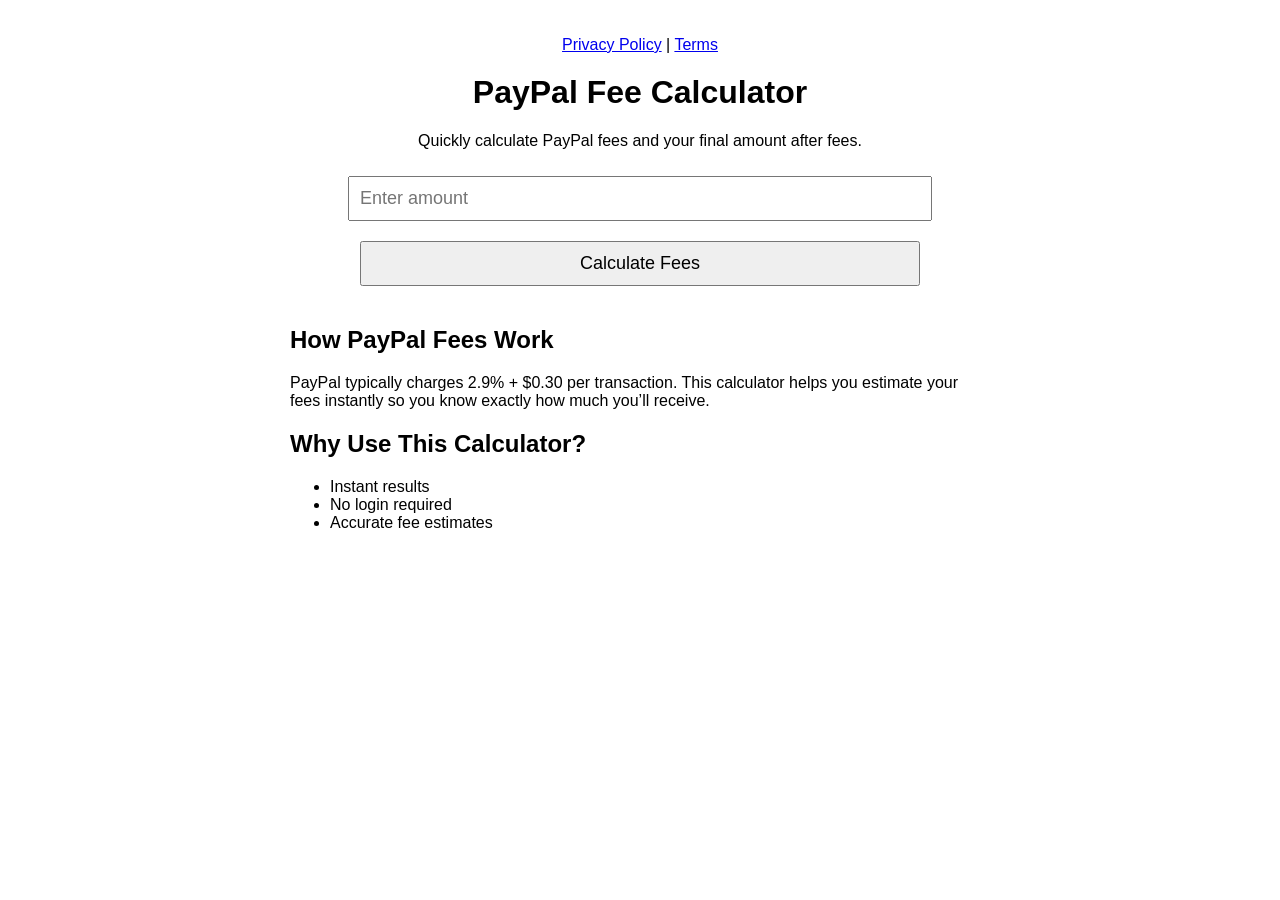
==== index.html @ 058a6676 "Update index.html" ====
<!DOCTYPE html>
<html>
<head>
  <meta charset="UTF-8">
  <title>PayPal Fee Calculator - Free & Instant</title>

  <style>
    body {
      font-family: Arial;
      max-width: 700px;
      margin: auto;
      padding: 20px;
      text-align: center;
    }
    input, button {
      font-size: 18px;
      padding: 10px;
      margin: 10px;
      width: 80%;
    }
    h1 {
      margin-top: 20px;
    }
    .box {
      margin-top: 30px;
      text-align: left;
    }
  </style>
</head>
<p>
<a href="privacy.html">Privacy Policy</a> |
<a href="terms.html">Terms</a>
</p><body>

<h1>PayPal Fee Calculator</h1>

<p>Quickly calculate PayPal fees and your final amount after fees.</p>

<input type="number" id="amount" placeholder="Enter amount">

<button onclick="calcFee()">Calculate Fees</button>

<h3 id="result"></h3>

<div class="box">
<h2>How PayPal Fees Work</h2>
<p>PayPal typically charges 2.9% + $0.30 per transaction. This calculator helps you estimate your fees instantly so you know exactly how much you’ll receive.</p>

<h2>Why Use This Calculator?</h2>
<ul>
<li>Instant results</li>
<li>No login required</li>
<li>Accurate fee estimates</li>
</ul>
</div>

<script>
function calcFee() {
  var amt = parseFloat(document.getElementById('amount').value);
  if (isNaN(amt)) {
    document.getElementById('result').innerHTML = "Enter a valid amount";
    return;
  }
  var fee = (amt * 0.029 + 0.30).toFixed(2);
  var final = (amt - fee).toFixed(2);
  document.getElementById('result').innerHTML =
    "Fee: $" + fee + " | You Receive: $" + final;
}
</script>

</body>
</html>
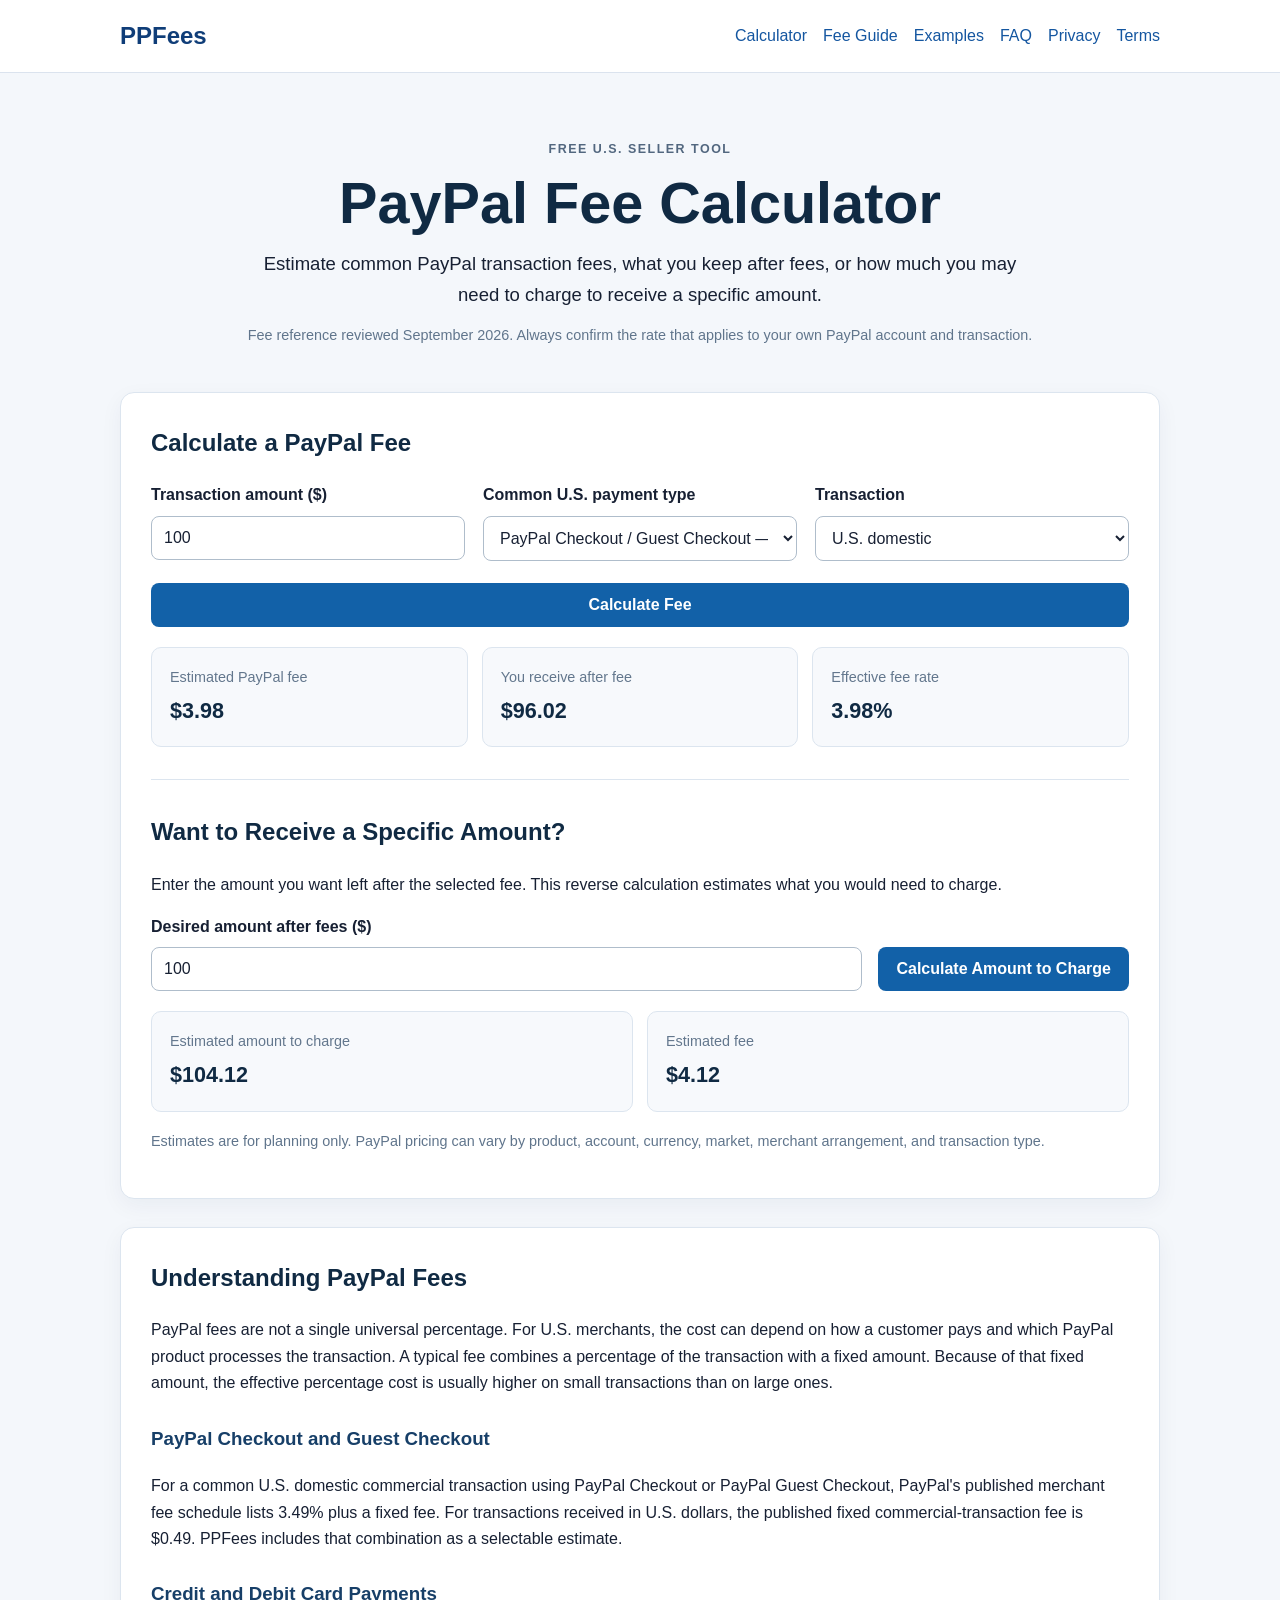
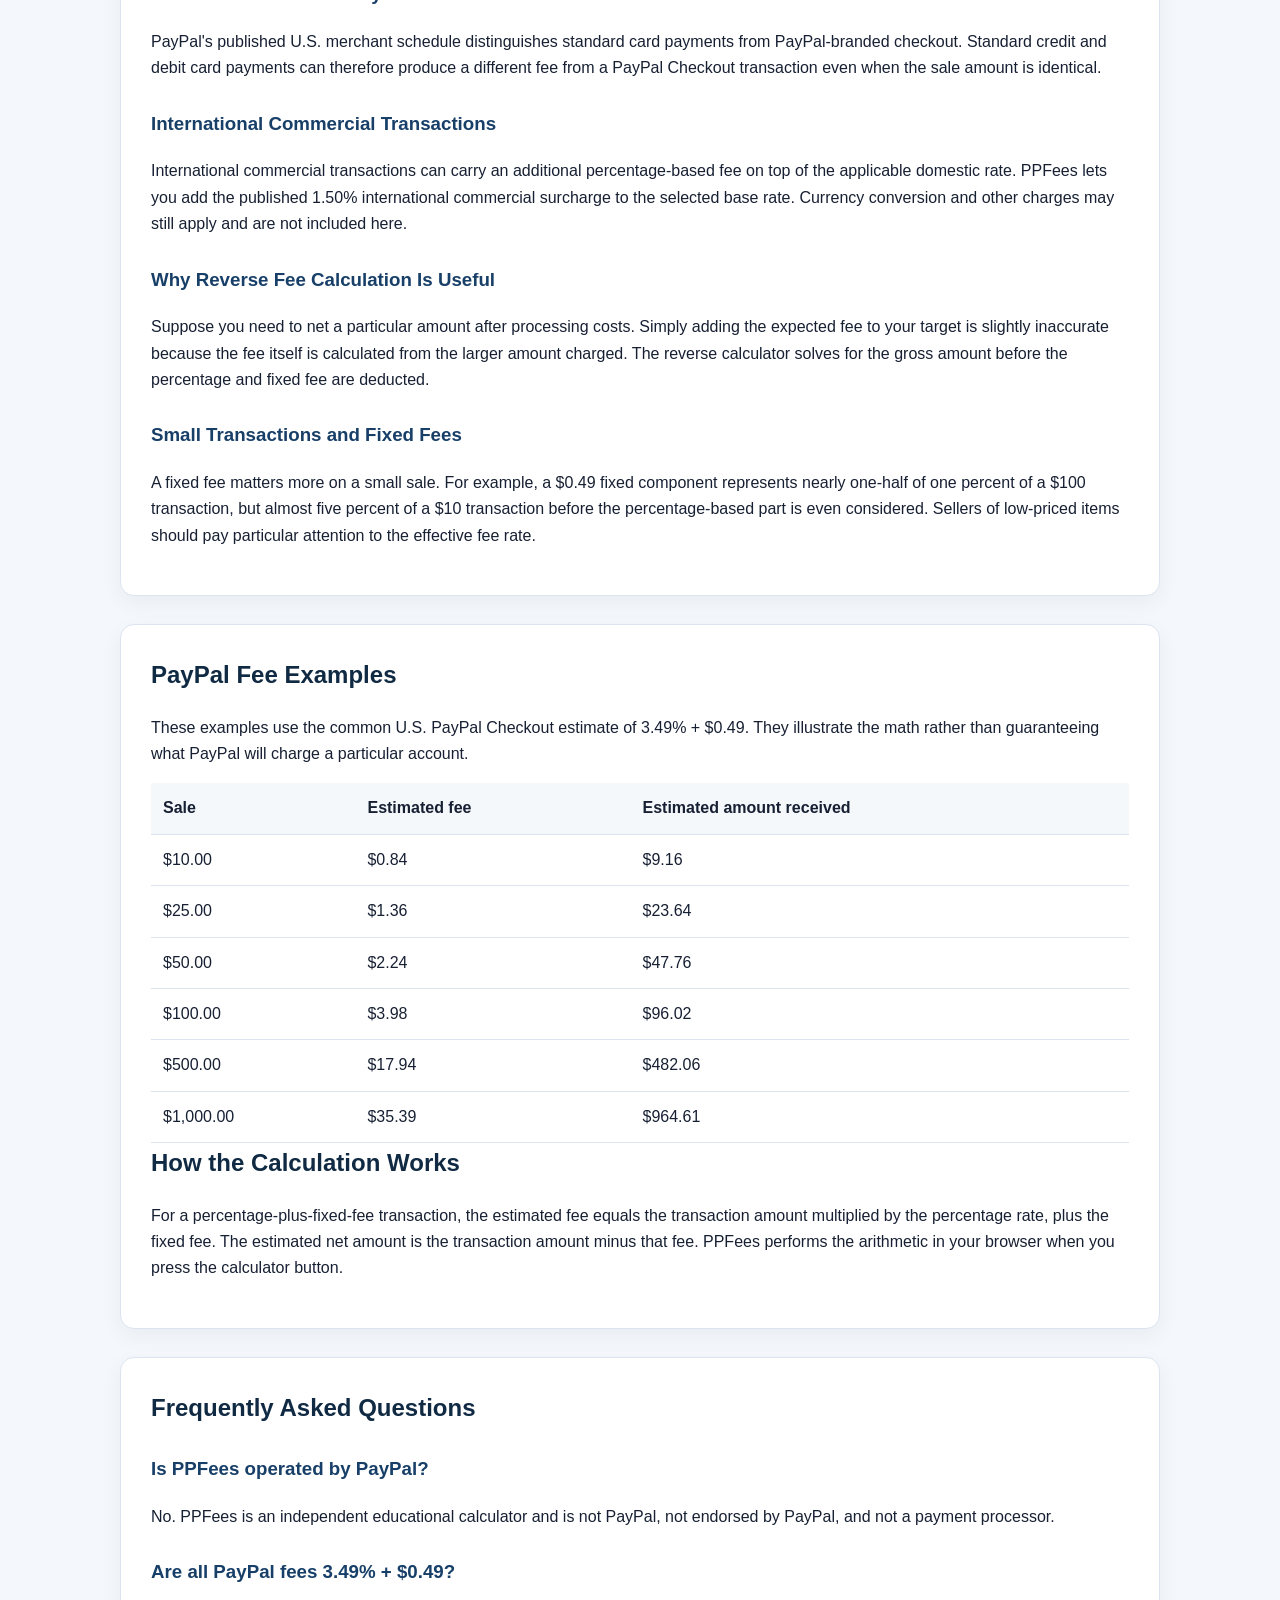
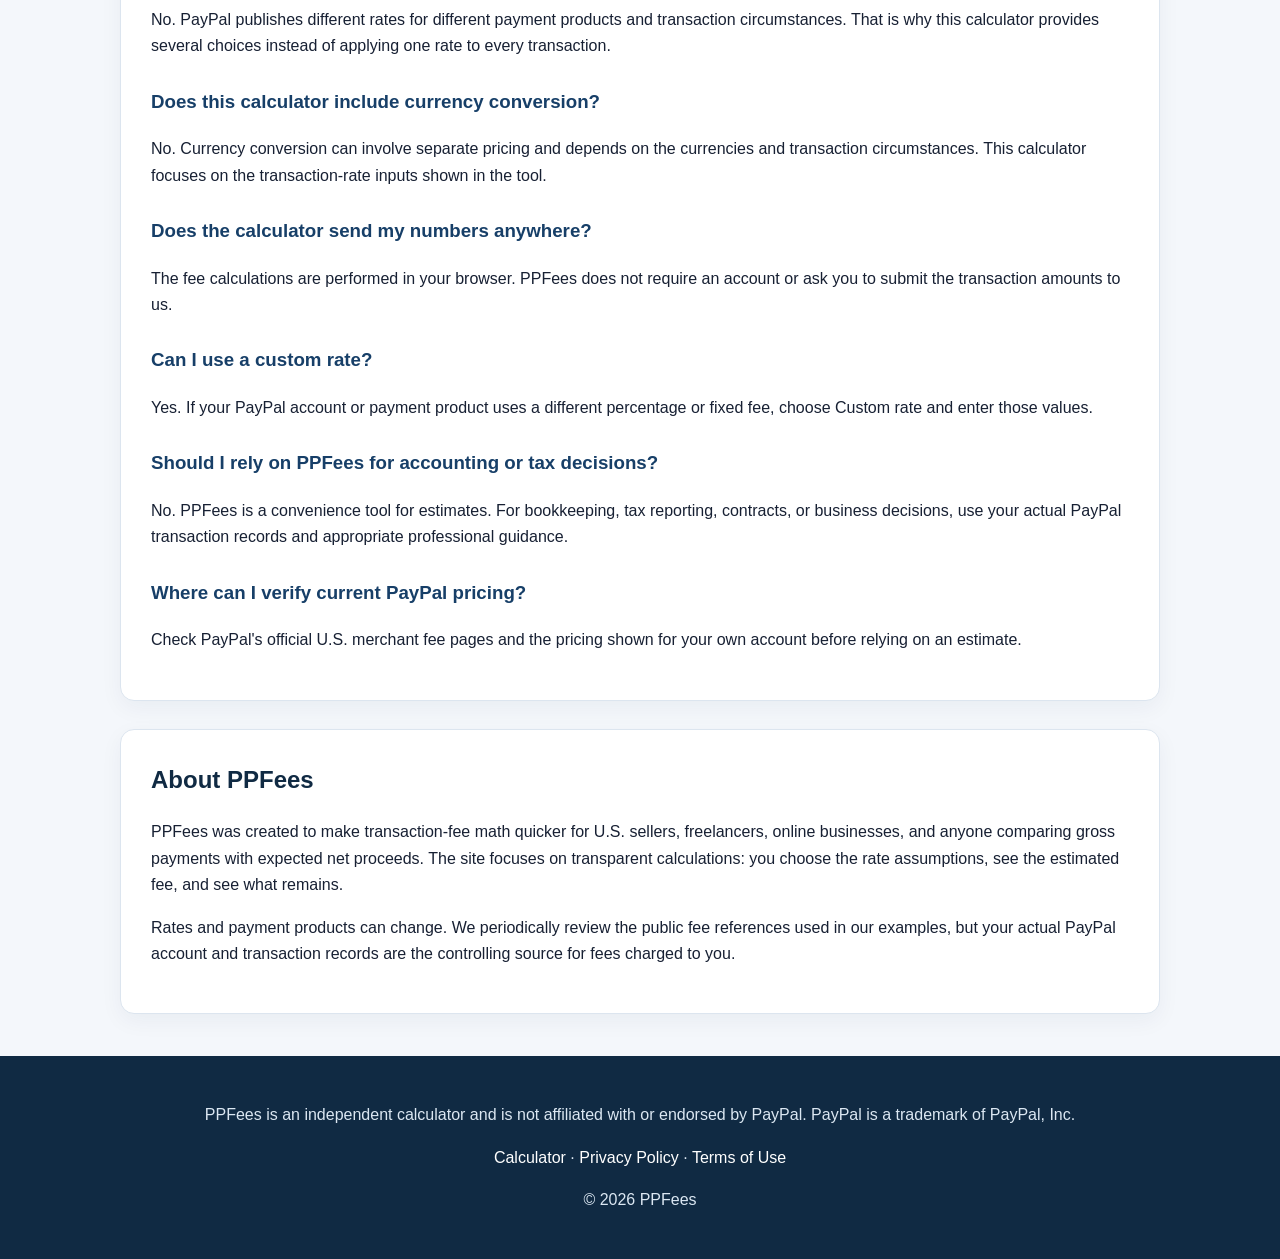
==== commit 8010857b: "Add files via upload" ====
--- a/index.html
+++ b/index.html
@@ -1,72 +1,162 @@
-<!DOCTYPE html>
-<html>
+<!doctype html>
+<html lang="en">
 <head>
-  <meta charset="UTF-8">
-  <title>PayPal Fee Calculator - Free & Instant</title>
+<meta charset="utf-8">
+<meta name="viewport" content="width=device-width,initial-scale=1">
+<title>PayPal Fee Calculator for U.S. Sellers | PPFees</title>
+<meta name="description" content="Free PayPal fee calculator for U.S. sellers. Estimate PayPal Checkout, cards, Pay Later, QR code and international commercial transaction fees, plus the amount to charge to receive a target net amount.">
+<link rel="stylesheet" href="style.css">
+</head>
+<body>
+<header>
+<div class="wrap top">
+<a class="brand" href="index.html">PPFees</a>
+<nav><a href="#calculator">Calculator</a><a href="#guide">Fee Guide</a><a href="#examples">Examples</a><a href="#faq">FAQ</a><a href="privacy.html">Privacy</a><a href="terms.html">Terms</a></nav>
+</div>
+</header>
 
-  <style>
-    body {
-      font-family: Arial;
-      max-width: 700px;
-      margin: auto;
-      padding: 20px;
-      text-align: center;
-    }
-    input, button {
-      font-size: 18px;
-      padding: 10px;
-      margin: 10px;
-      width: 80%;
-    }
-    h1 {
-      margin-top: 20px;
-    }
-    .box {
-      margin-top: 30px;
-      text-align: left;
-    }
-  </style>
-</head>
-<p>
-<a href="privacy.html">Privacy Policy</a> |
-<a href="terms.html">Terms</a>
-</p><body>
+<main class="wrap">
+<section class="hero">
+<p class="eyebrow">FREE U.S. SELLER TOOL</p>
+<h1>PayPal Fee Calculator</h1>
+<p class="lead">Estimate common PayPal transaction fees, what you keep after fees, or how much you may need to charge to receive a specific amount.</p>
+<p class="updated">Fee reference reviewed September 2026. Always confirm the rate that applies to your own PayPal account and transaction.</p>
+</section>
 
-<h1>PayPal Fee Calculator</h1>
-
-<p>Quickly calculate PayPal fees and your final amount after fees.</p>
-
-<input type="number" id="amount" placeholder="Enter amount">
-
-<button onclick="calcFee()">Calculate Fees</button>
-
-<h3 id="result"></h3>
-
-<div class="box">
-<h2>How PayPal Fees Work</h2>
-<p>PayPal typically charges 2.9% + $0.30 per transaction. This calculator helps you estimate your fees instantly so you know exactly how much you’ll receive.</p>
-
-<h2>Why Use This Calculator?</h2>
-<ul>
-<li>Instant results</li>
-<li>No login required</li>
-<li>Accurate fee estimates</li>
-</ul>
+<section class="card" id="calculator">
+<h2>Calculate a PayPal Fee</h2>
+<div class="grid">
+<label>Transaction amount ($)
+<input id="amount" type="number" min="0" step="0.01" value="100">
+</label>
+<label>Common U.S. payment type
+<select id="feeType">
+<option value="3.49|0.49">PayPal Checkout / Guest Checkout — 3.49% + $0.49</option>
+<option value="2.99|0.49">Standard credit/debit card — 2.99% + $0.49</option>
+<option value="4.99|0.49">PayPal Pay Later — 4.99% + $0.49</option>
+<option value="2.29|0.09">QR code — 2.29% + $0.09</option>
+<option value="2.99|0">Goods & Services — 2.99%</option>
+<option value="custom">Custom rate</option>
+</select>
+</label>
+<label>Transaction
+<select id="international">
+<option value="0">U.S. domestic</option>
+<option value="1.5">International commercial (+1.50%)</option>
+</select>
+</label>
 </div>
 
-<script>
-function calcFee() {
-  var amt = parseFloat(document.getElementById('amount').value);
-  if (isNaN(amt)) {
-    document.getElementById('result').innerHTML = "Enter a valid amount";
-    return;
-  }
-  var fee = (amt * 0.029 + 0.30).toFixed(2);
-  var final = (amt - fee).toFixed(2);
-  document.getElementById('result').innerHTML =
-    "Fee: $" + fee + " | You Receive: $" + final;
-}
-</script>
+<div id="customBox" class="grid custom hidden">
+<label>Custom percentage (%)
+<input id="customPercent" type="number" min="0" step="0.01" value="3.49">
+</label>
+<label>Custom fixed fee ($)
+<input id="customFixed" type="number" min="0" step="0.01" value="0.49">
+</label>
+</div>
 
-</body>
-</html>
+<button id="calculate">Calculate Fee</button>
+<div class="results">
+<div><span>Estimated PayPal fee</span><strong id="fee">$0.00</strong></div>
+<div><span>You receive after fee</span><strong id="net">$0.00</strong></div>
+<div><span>Effective fee rate</span><strong id="effective">0.00%</strong></div>
+</div>
+
+<hr>
+<h2>Want to Receive a Specific Amount?</h2>
+<p>Enter the amount you want left after the selected fee. This reverse calculation estimates what you would need to charge.</p>
+<div class="reverse">
+<label>Desired amount after fees ($)
+<input id="desired" type="number" min="0" step="0.01" value="100">
+</label>
+<button id="reverseCalculate">Calculate Amount to Charge</button>
+</div>
+<div class="results two">
+<div><span>Estimated amount to charge</span><strong id="charge">$0.00</strong></div>
+<div><span>Estimated fee</span><strong id="reverseFee">$0.00</strong></div>
+</div>
+<p class="note">Estimates are for planning only. PayPal pricing can vary by product, account, currency, market, merchant arrangement, and transaction type.</p>
+</section>
+
+<section class="content" id="guide">
+<h2>Understanding PayPal Fees</h2>
+<p>PayPal fees are not a single universal percentage. For U.S. merchants, the cost can depend on how a customer pays and which PayPal product processes the transaction. A typical fee combines a percentage of the transaction with a fixed amount. Because of that fixed amount, the effective percentage cost is usually higher on small transactions than on large ones.</p>
+
+<h3>PayPal Checkout and Guest Checkout</h3>
+<p>For a common U.S. domestic commercial transaction using PayPal Checkout or PayPal Guest Checkout, PayPal's published merchant fee schedule lists 3.49% plus a fixed fee. For transactions received in U.S. dollars, the published fixed commercial-transaction fee is $0.49. PPFees includes that combination as a selectable estimate.</p>
+
+<h3>Credit and Debit Card Payments</h3>
+<p>PayPal's published U.S. merchant schedule distinguishes standard card payments from PayPal-branded checkout. Standard credit and debit card payments can therefore produce a different fee from a PayPal Checkout transaction even when the sale amount is identical.</p>
+
+<h3>International Commercial Transactions</h3>
+<p>International commercial transactions can carry an additional percentage-based fee on top of the applicable domestic rate. PPFees lets you add the published 1.50% international commercial surcharge to the selected base rate. Currency conversion and other charges may still apply and are not included here.</p>
+
+<h3>Why Reverse Fee Calculation Is Useful</h3>
+<p>Suppose you need to net a particular amount after processing costs. Simply adding the expected fee to your target is slightly inaccurate because the fee itself is calculated from the larger amount charged. The reverse calculator solves for the gross amount before the percentage and fixed fee are deducted.</p>
+
+<h3>Small Transactions and Fixed Fees</h3>
+<p>A fixed fee matters more on a small sale. For example, a $0.49 fixed component represents nearly one-half of one percent of a $100 transaction, but almost five percent of a $10 transaction before the percentage-based part is even considered. Sellers of low-priced items should pay particular attention to the effective fee rate.</p>
+</section>
+
+<section class="content" id="examples">
+<h2>PayPal Fee Examples</h2>
+<p>These examples use the common U.S. PayPal Checkout estimate of 3.49% + $0.49. They illustrate the math rather than guaranteeing what PayPal will charge a particular account.</p>
+<div class="tablewrap">
+<table>
+<thead><tr><th>Sale</th><th>Estimated fee</th><th>Estimated amount received</th></tr></thead>
+<tbody>
+<tr><td>$10.00</td><td>$0.84</td><td>$9.16</td></tr>
+<tr><td>$25.00</td><td>$1.36</td><td>$23.64</td></tr>
+<tr><td>$50.00</td><td>$2.24</td><td>$47.76</td></tr>
+<tr><td>$100.00</td><td>$3.98</td><td>$96.02</td></tr>
+<tr><td>$500.00</td><td>$17.94</td><td>$482.06</td></tr>
+<tr><td>$1,000.00</td><td>$35.39</td><td>$964.61</td></tr>
+</tbody>
+</table>
+</div>
+
+<h2>How the Calculation Works</h2>
+<p>For a percentage-plus-fixed-fee transaction, the estimated fee equals the transaction amount multiplied by the percentage rate, plus the fixed fee. The estimated net amount is the transaction amount minus that fee. PPFees performs the arithmetic in your browser when you press the calculator button.</p>
+</section>
+
+<section class="content" id="faq">
+<h2>Frequently Asked Questions</h2>
+<h3>Is PPFees operated by PayPal?</h3>
+<p>No. PPFees is an independent educational calculator and is not PayPal, not endorsed by PayPal, and not a payment processor.</p>
+
+<h3>Are all PayPal fees 3.49% + $0.49?</h3>
+<p>No. PayPal publishes different rates for different payment products and transaction circumstances. That is why this calculator provides several choices instead of applying one rate to every transaction.</p>
+
+<h3>Does this calculator include currency conversion?</h3>
+<p>No. Currency conversion can involve separate pricing and depends on the currencies and transaction circumstances. This calculator focuses on the transaction-rate inputs shown in the tool.</p>
+
+<h3>Does the calculator send my numbers anywhere?</h3>
+<p>The fee calculations are performed in your browser. PPFees does not require an account or ask you to submit the transaction amounts to us.</p>
+
+<h3>Can I use a custom rate?</h3>
+<p>Yes. If your PayPal account or payment product uses a different percentage or fixed fee, choose Custom rate and enter those values.</p>
+
+<h3>Should I rely on PPFees for accounting or tax decisions?</h3>
+<p>No. PPFees is a convenience tool for estimates. For bookkeeping, tax reporting, contracts, or business decisions, use your actual PayPal transaction records and appropriate professional guidance.</p>
+
+<h3>Where can I verify current PayPal pricing?</h3>
+<p>Check PayPal's official U.S. merchant fee pages and the pricing shown for your own account before relying on an estimate.</p>
+</section>
+
+<section class="content">
+<h2>About PPFees</h2>
+<p>PPFees was created to make transaction-fee math quicker for U.S. sellers, freelancers, online businesses, and anyone comparing gross payments with expected net proceeds. The site focuses on transparent calculations: you choose the rate assumptions, see the estimated fee, and see what remains.</p>
+<p>Rates and payment products can change. We periodically review the public fee references used in our examples, but your actual PayPal account and transaction records are the controlling source for fees charged to you.</p>
+</section>
+</main>
+
+<footer>
+<div class="wrap">
+<p>PPFees is an independent calculator and is not affiliated with or endorsed by PayPal. PayPal is a trademark of PayPal, Inc.</p>
+<p><a href="index.html">Calculator</a> · <a href="privacy.html">Privacy Policy</a> · <a href="terms.html">Terms of Use</a></p>
+<p>© <span id="year"></span> PPFees</p>
+</div>
+</footer>
+<script src="script.js"></script>
+</body></html>
--- a/style.css
+++ b/style.css
@@ -0,0 +1 @@
+*{box-sizing:border-box}html{scroll-behavior:smooth}body{margin:0;font-family:Arial,Helvetica,sans-serif;background:#f4f7fb;color:#172033;line-height:1.65}.wrap{width:min(1040px,92%);margin:auto}header{background:#fff;border-bottom:1px solid #dbe3ee;position:sticky;top:0;z-index:5}.top{display:flex;align-items:center;justify-content:space-between;gap:20px;padding:16px 0}.brand{font-size:1.5rem;font-weight:800;color:#0f3d78;text-decoration:none}nav{display:flex;gap:16px;flex-wrap:wrap}a{color:#1456a0;text-decoration:none}a:hover{text-decoration:underline}.hero{text-align:center;padding:54px 0 30px}.eyebrow{font-size:.78rem;font-weight:800;letter-spacing:.12em;color:#52677f}.hero h1{font-size:clamp(2.2rem,6vw,3.6rem);line-height:1.1;margin:6px 0 14px;color:#102a43}.lead{font-size:1.16rem;max-width:760px;margin:0 auto}.updated{font-size:.9rem;color:#60758c;margin-top:13px}.card,.content{background:#fff;border:1px solid #dce5ef;border-radius:14px;padding:30px;margin-bottom:28px;box-shadow:0 7px 22px rgba(20,45,75,.05)}h2{color:#102a43;margin-top:0}h3{color:#173f68;margin-top:27px}.grid{display:grid;grid-template-columns:repeat(3,1fr);gap:18px}.custom{grid-template-columns:1fr 1fr;margin-top:18px}.hidden{display:none}label{font-weight:700}input,select{width:100%;margin-top:7px;padding:12px;border:1px solid #afbdcb;border-radius:8px;background:#fff;font-size:1rem;color:#172033}button{padding:13px 18px;border:0;border-radius:8px;background:#1261a8;color:#fff;font-size:1rem;font-weight:800;cursor:pointer}#calculate{width:100%;margin-top:22px}.reverse{display:grid;grid-template-columns:1fr auto;gap:16px;align-items:end}.results{display:grid;grid-template-columns:repeat(3,1fr);gap:14px;margin-top:20px}.results.two{grid-template-columns:1fr 1fr}.results div{background:#f7f9fc;border:1px solid #dce5ef;border-radius:10px;padding:18px}.results span{display:block;color:#63778d;font-size:.9rem}.results strong{display:block;font-size:1.35rem;margin-top:3px;color:#102a43}hr{border:0;border-top:1px solid #dce5ef;margin:32px 0}.note{font-size:.9rem;color:#60758c;margin-top:18px}.tablewrap{overflow-x:auto}table{width:100%;border-collapse:collapse}th,td{text-align:left;padding:12px;border-bottom:1px solid #dce5ef}th{background:#f5f8fb}footer{background:#102a43;color:#dbe7f2;padding:30px 0;text-align:center;margin-top:42px}footer a{color:#fff}@media(max-width:760px){header{position:static}.top{align-items:flex-start;flex-direction:column}.grid,.custom,.results,.results.two,.reverse{grid-template-columns:1fr}.card,.content{padding:21px}}.back{display:inline-block;margin-top:24px;padding:11px 18px;background:#1261a8;color:#fff;border-radius:8px;font-weight:800}.back:hover{text-decoration:none}
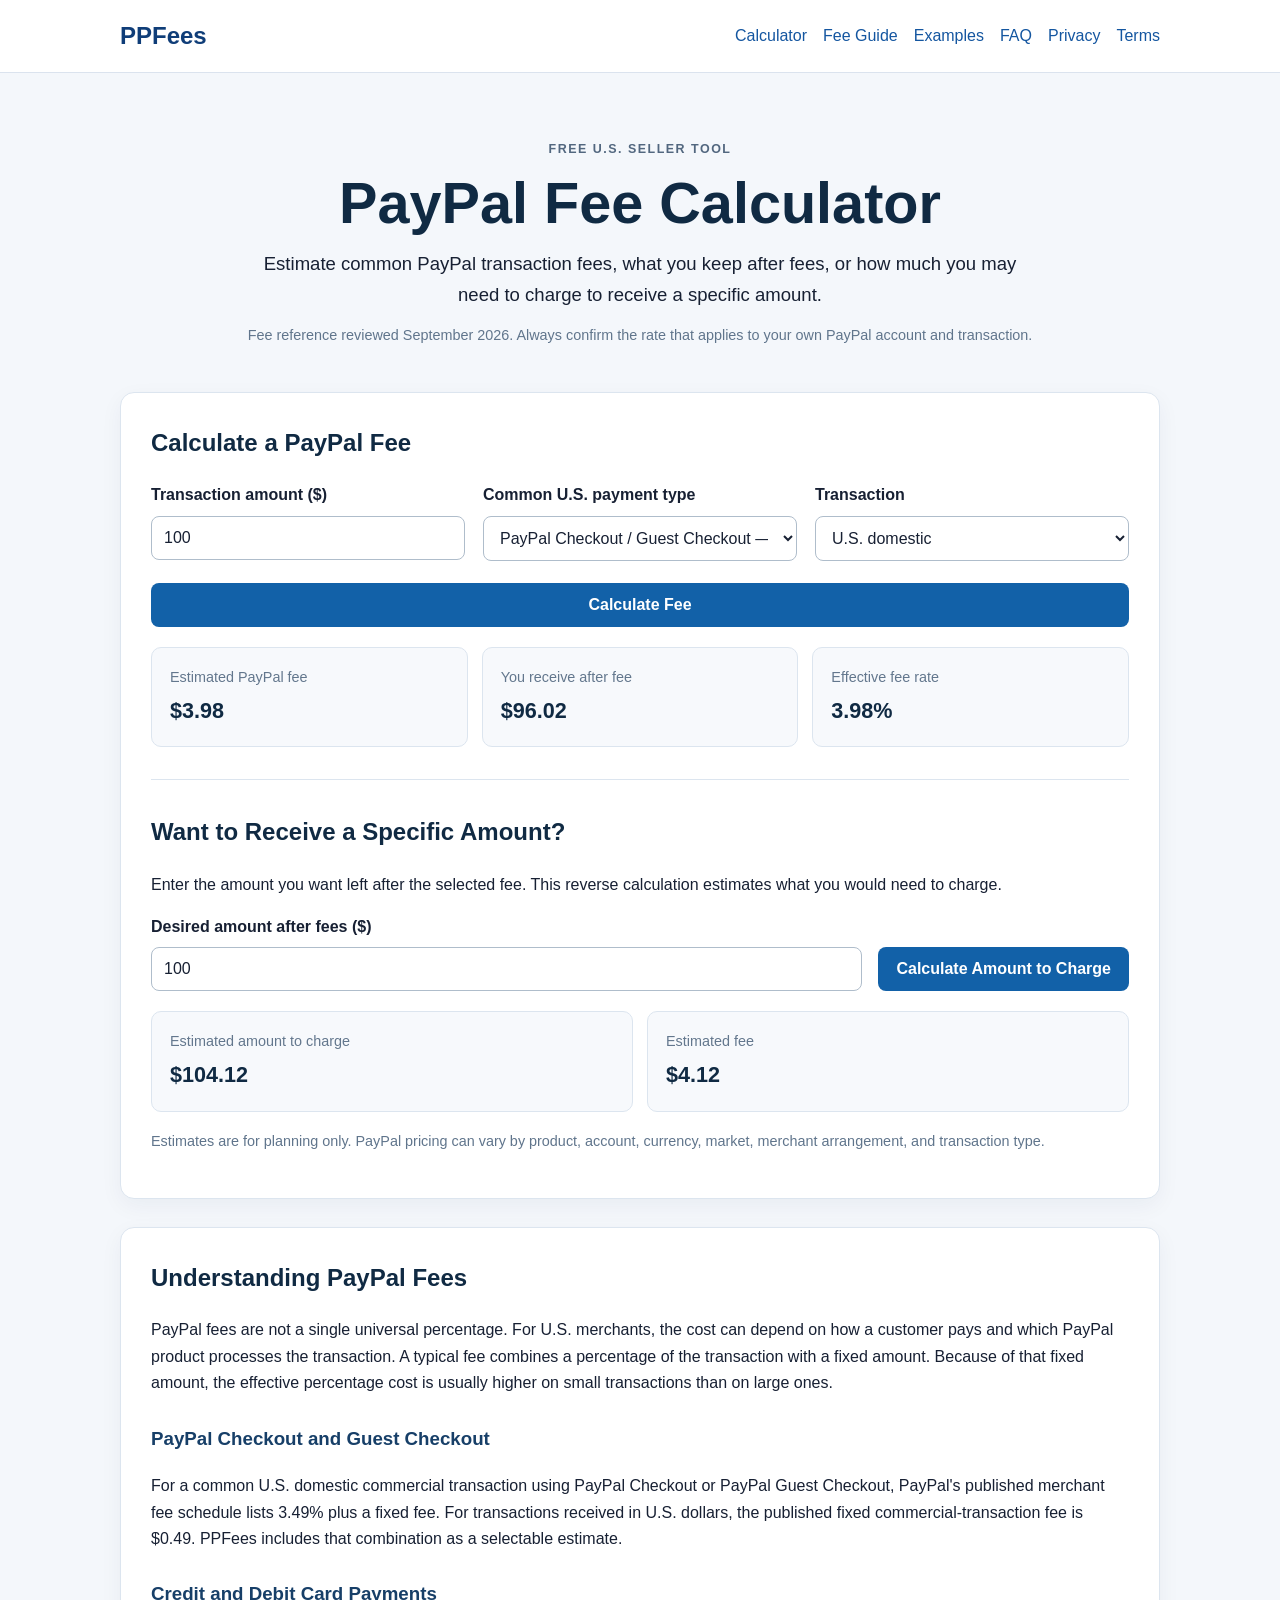
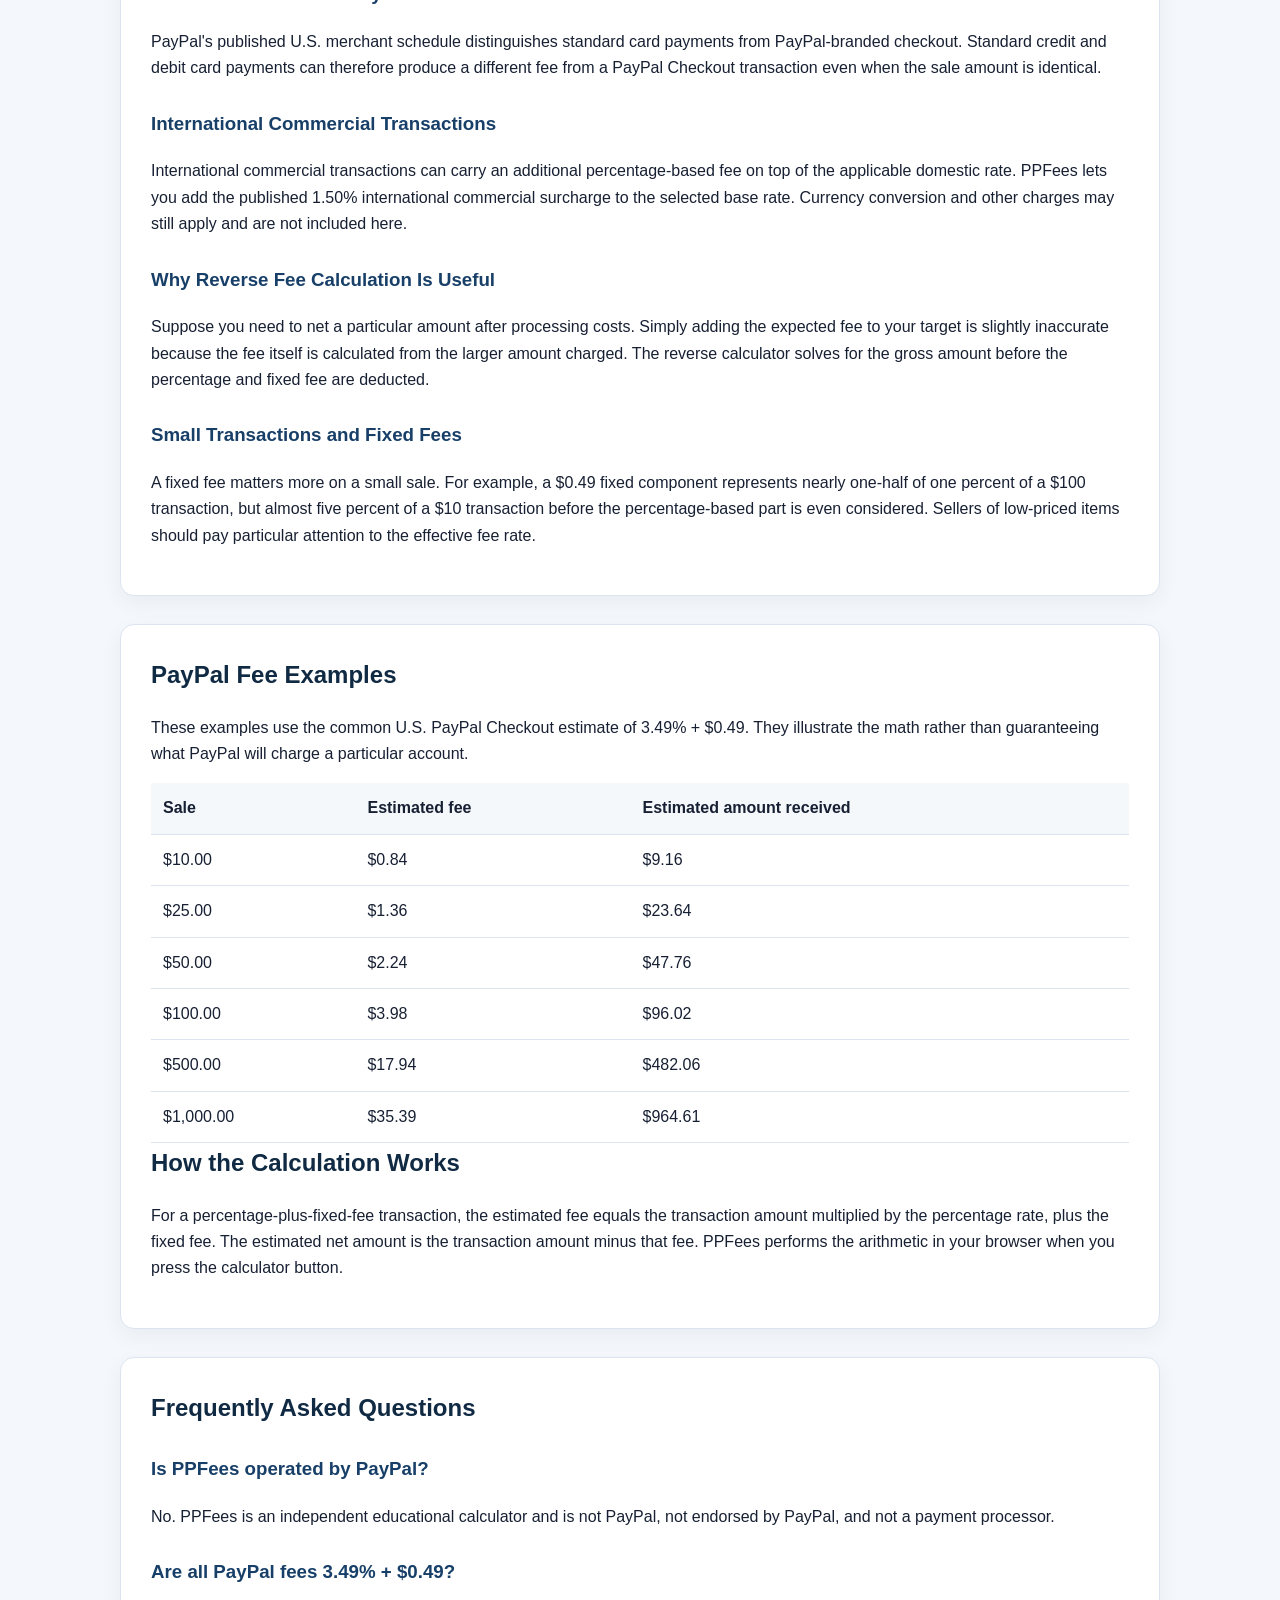
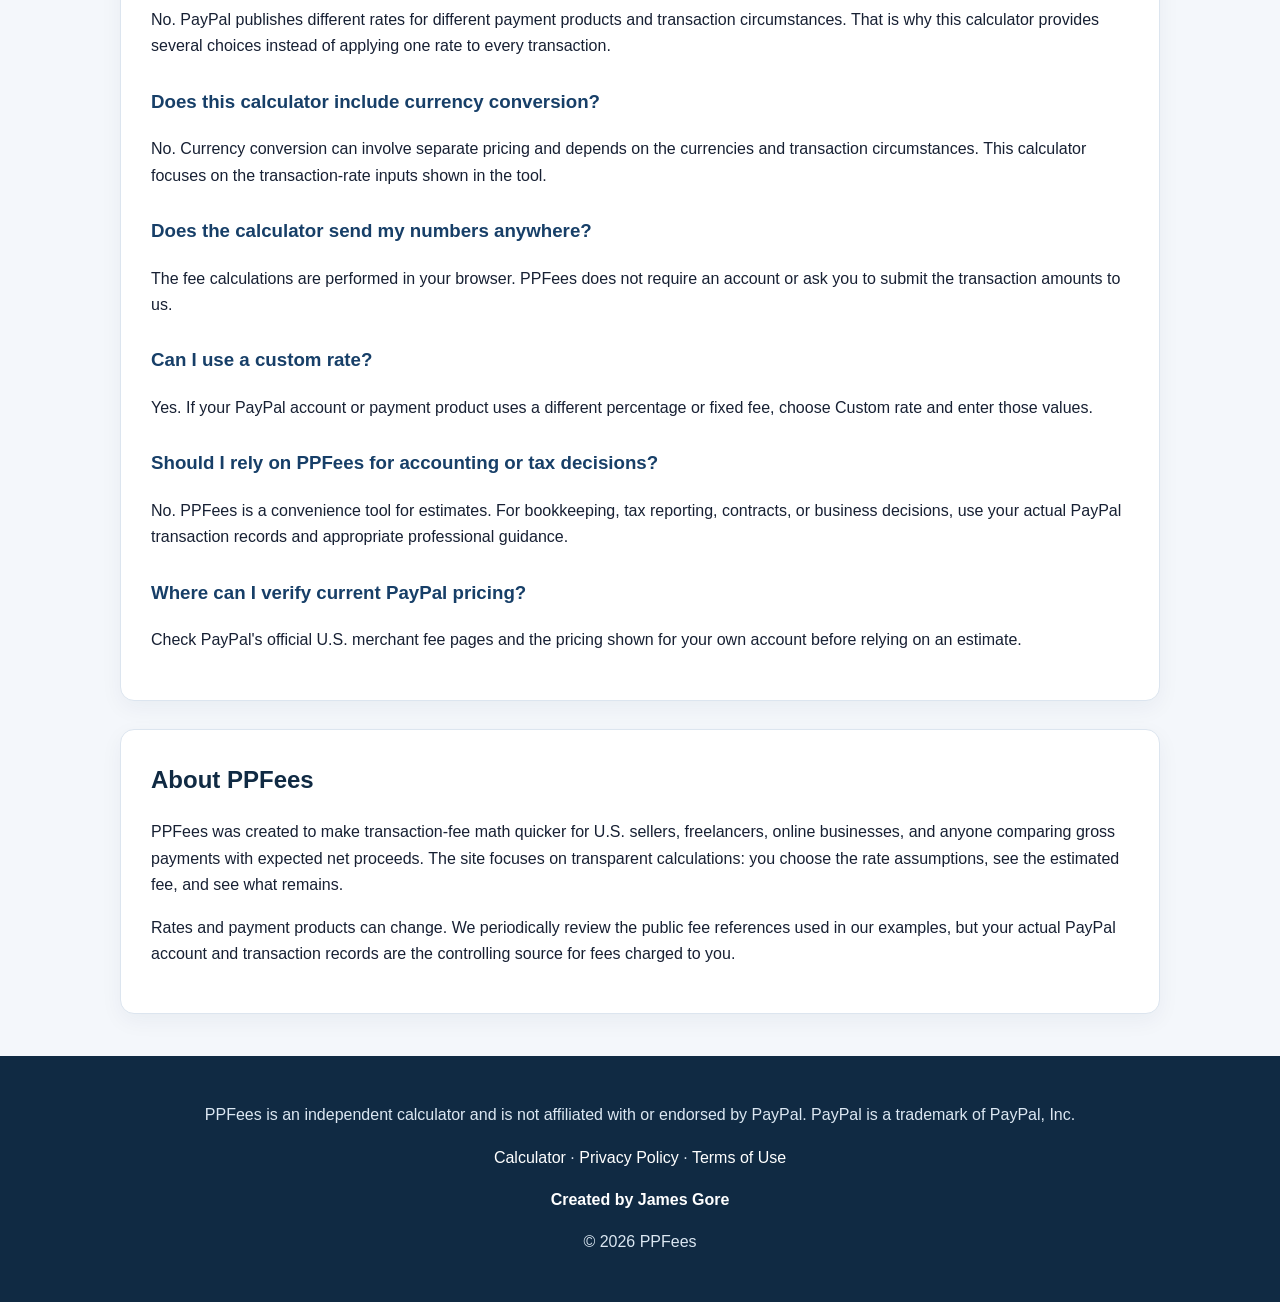
==== commit 80226025: "Add files via upload" ====
--- a/index.html
+++ b/index.html
@@ -155,7 +155,7 @@
 <div class="wrap">
 <p>PPFees is an independent calculator and is not affiliated with or endorsed by PayPal. PayPal is a trademark of PayPal, Inc.</p>
 <p><a href="index.html">Calculator</a> · <a href="privacy.html">Privacy Policy</a> · <a href="terms.html">Terms of Use</a></p>
-<p>© <span id="year"></span> PPFees</p>
+<p class="creator">Created by James Gore</p><p>© <span id="year"></span> PPFees</p>
 </div>
 </footer>
 <script src="script.js"></script>
--- a/style.css
+++ b/style.css
@@ -1 +1,2 @@
-*{box-sizing:border-box}html{scroll-behavior:smooth}body{margin:0;font-family:Arial,Helvetica,sans-serif;background:#f4f7fb;color:#172033;line-height:1.65}.wrap{width:min(1040px,92%);margin:auto}header{background:#fff;border-bottom:1px solid #dbe3ee;position:sticky;top:0;z-index:5}.top{display:flex;align-items:center;justify-content:space-between;gap:20px;padding:16px 0}.brand{font-size:1.5rem;font-weight:800;color:#0f3d78;text-decoration:none}nav{display:flex;gap:16px;flex-wrap:wrap}a{color:#1456a0;text-decoration:none}a:hover{text-decoration:underline}.hero{text-align:center;padding:54px 0 30px}.eyebrow{font-size:.78rem;font-weight:800;letter-spacing:.12em;color:#52677f}.hero h1{font-size:clamp(2.2rem,6vw,3.6rem);line-height:1.1;margin:6px 0 14px;color:#102a43}.lead{font-size:1.16rem;max-width:760px;margin:0 auto}.updated{font-size:.9rem;color:#60758c;margin-top:13px}.card,.content{background:#fff;border:1px solid #dce5ef;border-radius:14px;padding:30px;margin-bottom:28px;box-shadow:0 7px 22px rgba(20,45,75,.05)}h2{color:#102a43;margin-top:0}h3{color:#173f68;margin-top:27px}.grid{display:grid;grid-template-columns:repeat(3,1fr);gap:18px}.custom{grid-template-columns:1fr 1fr;margin-top:18px}.hidden{display:none}label{font-weight:700}input,select{width:100%;margin-top:7px;padding:12px;border:1px solid #afbdcb;border-radius:8px;background:#fff;font-size:1rem;color:#172033}button{padding:13px 18px;border:0;border-radius:8px;background:#1261a8;color:#fff;font-size:1rem;font-weight:800;cursor:pointer}#calculate{width:100%;margin-top:22px}.reverse{display:grid;grid-template-columns:1fr auto;gap:16px;align-items:end}.results{display:grid;grid-template-columns:repeat(3,1fr);gap:14px;margin-top:20px}.results.two{grid-template-columns:1fr 1fr}.results div{background:#f7f9fc;border:1px solid #dce5ef;border-radius:10px;padding:18px}.results span{display:block;color:#63778d;font-size:.9rem}.results strong{display:block;font-size:1.35rem;margin-top:3px;color:#102a43}hr{border:0;border-top:1px solid #dce5ef;margin:32px 0}.note{font-size:.9rem;color:#60758c;margin-top:18px}.tablewrap{overflow-x:auto}table{width:100%;border-collapse:collapse}th,td{text-align:left;padding:12px;border-bottom:1px solid #dce5ef}th{background:#f5f8fb}footer{background:#102a43;color:#dbe7f2;padding:30px 0;text-align:center;margin-top:42px}footer a{color:#fff}@media(max-width:760px){header{position:static}.top{align-items:flex-start;flex-direction:column}.grid,.custom,.results,.results.two,.reverse{grid-template-columns:1fr}.card,.content{padding:21px}}.back{display:inline-block;margin-top:24px;padding:11px 18px;background:#1261a8;color:#fff;border-radius:8px;font-weight:800}.back:hover{text-decoration:none}+*{box-sizing:border-box}html{scroll-behavior:smooth}body{margin:0;font-family:Arial,Helvetica,sans-serif;background:#f4f7fb;color:#172033;line-height:1.65}.wrap{width:min(1040px,92%);margin:auto}header{background:#fff;border-bottom:1px solid #dbe3ee;position:sticky;top:0;z-index:5}.top{display:flex;align-items:center;justify-content:space-between;gap:20px;padding:16px 0}.brand{font-size:1.5rem;font-weight:800;color:#0f3d78;text-decoration:none}nav{display:flex;gap:16px;flex-wrap:wrap}a{color:#1456a0;text-decoration:none}a:hover{text-decoration:underline}.hero{text-align:center;padding:54px 0 30px}.eyebrow{font-size:.78rem;font-weight:800;letter-spacing:.12em;color:#52677f}.hero h1{font-size:clamp(2.2rem,6vw,3.6rem);line-height:1.1;margin:6px 0 14px;color:#102a43}.lead{font-size:1.16rem;max-width:760px;margin:0 auto}.updated{font-size:.9rem;color:#60758c;margin-top:13px}.card,.content{background:#fff;border:1px solid #dce5ef;border-radius:14px;padding:30px;margin-bottom:28px;box-shadow:0 7px 22px rgba(20,45,75,.05)}h2{color:#102a43;margin-top:0}h3{color:#173f68;margin-top:27px}.grid{display:grid;grid-template-columns:repeat(3,1fr);gap:18px}.custom{grid-template-columns:1fr 1fr;margin-top:18px}.hidden{display:none}label{font-weight:700}input,select{width:100%;margin-top:7px;padding:12px;border:1px solid #afbdcb;border-radius:8px;background:#fff;font-size:1rem;color:#172033}button{padding:13px 18px;border:0;border-radius:8px;background:#1261a8;color:#fff;font-size:1rem;font-weight:800;cursor:pointer}#calculate{width:100%;margin-top:22px}.reverse{display:grid;grid-template-columns:1fr auto;gap:16px;align-items:end}.results{display:grid;grid-template-columns:repeat(3,1fr);gap:14px;margin-top:20px}.results.two{grid-template-columns:1fr 1fr}.results div{background:#f7f9fc;border:1px solid #dce5ef;border-radius:10px;padding:18px}.results span{display:block;color:#63778d;font-size:.9rem}.results strong{display:block;font-size:1.35rem;margin-top:3px;color:#102a43}hr{border:0;border-top:1px solid #dce5ef;margin:32px 0}.note{font-size:.9rem;color:#60758c;margin-top:18px}.tablewrap{overflow-x:auto}table{width:100%;border-collapse:collapse}th,td{text-align:left;padding:12px;border-bottom:1px solid #dce5ef}th{background:#f5f8fb}footer{background:#102a43;color:#dbe7f2;padding:30px 0;text-align:center;margin-top:42px}footer a{color:#fff}@media(max-width:760px){header{position:static}.top{align-items:flex-start;flex-direction:column}.grid,.custom,.results,.results.two,.reverse{grid-template-columns:1fr}.card,.content{padding:21px}}.back{display:inline-block;margin-top:24px;padding:11px 18px;background:#1261a8;color:#fff;border-radius:8px;font-weight:800}.back:hover{text-decoration:none}
+.creator{font-weight:700;color:#fff;margin-bottom:6px}
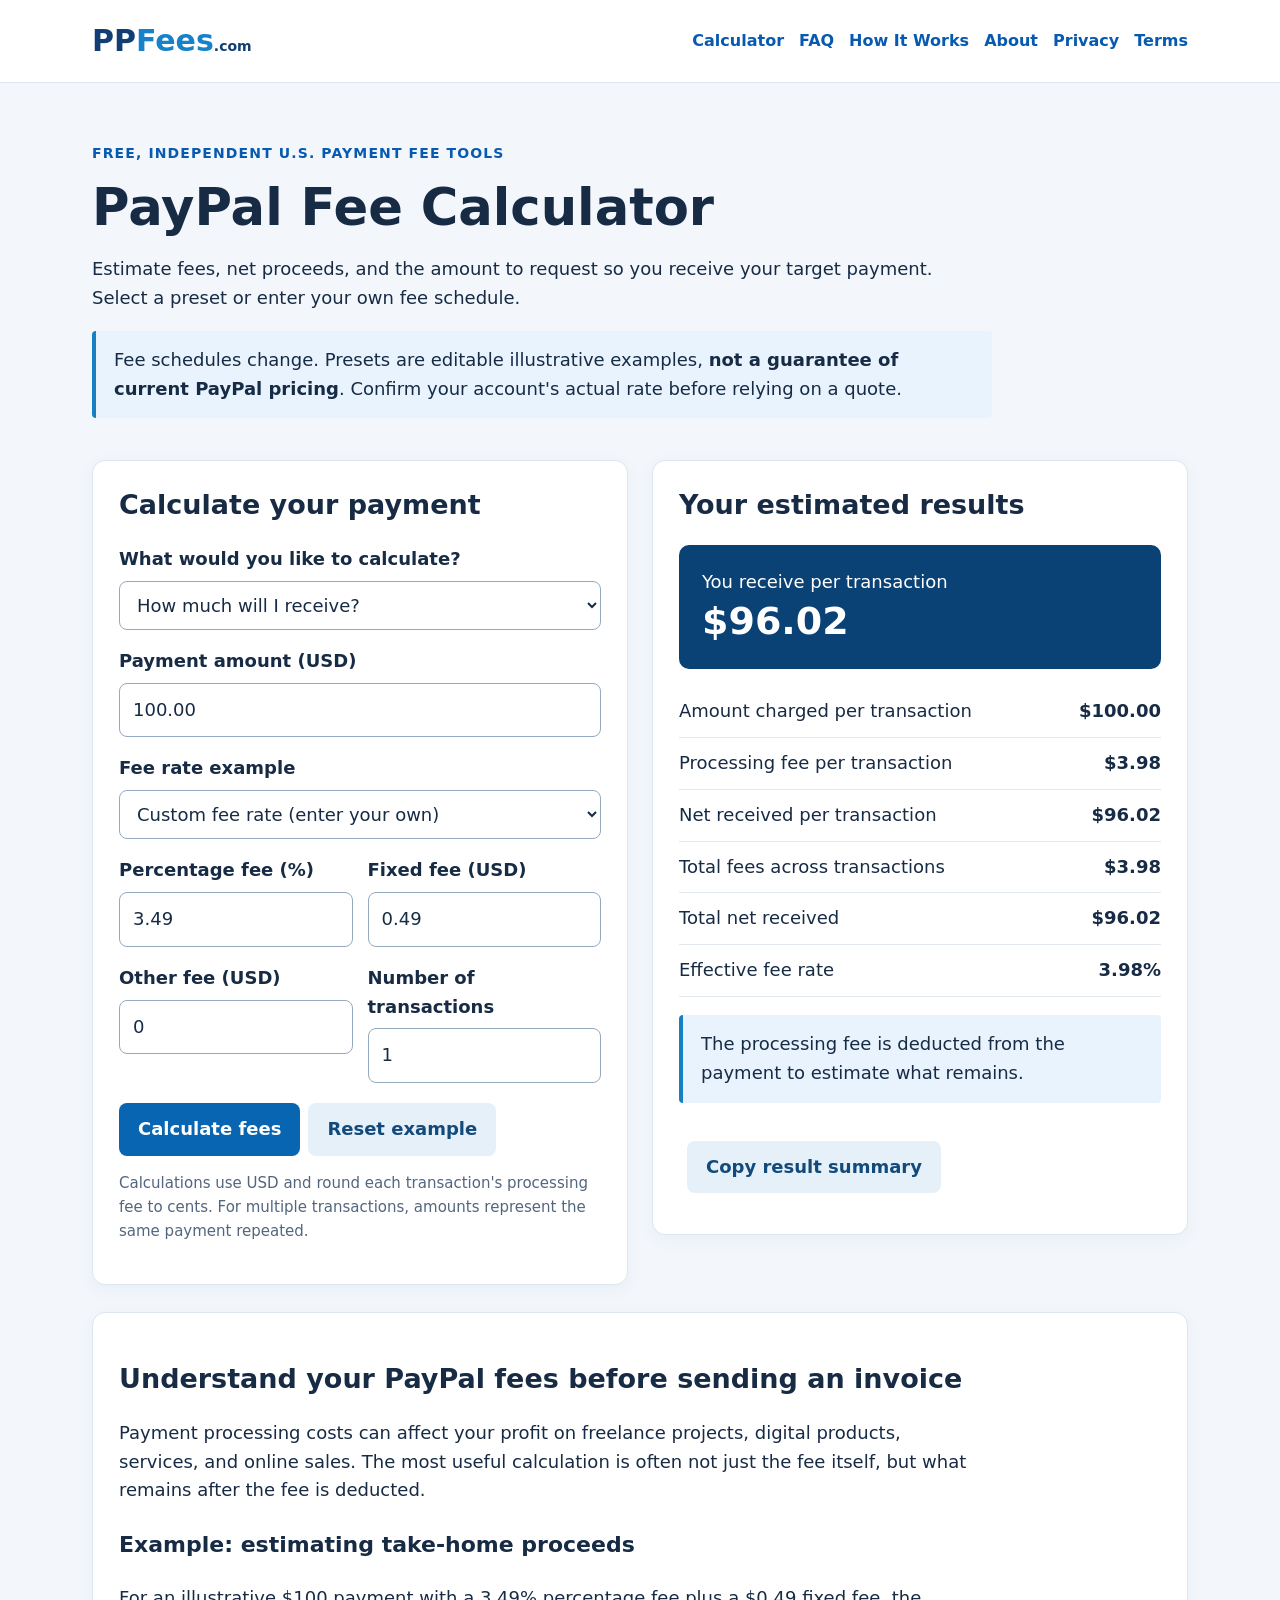
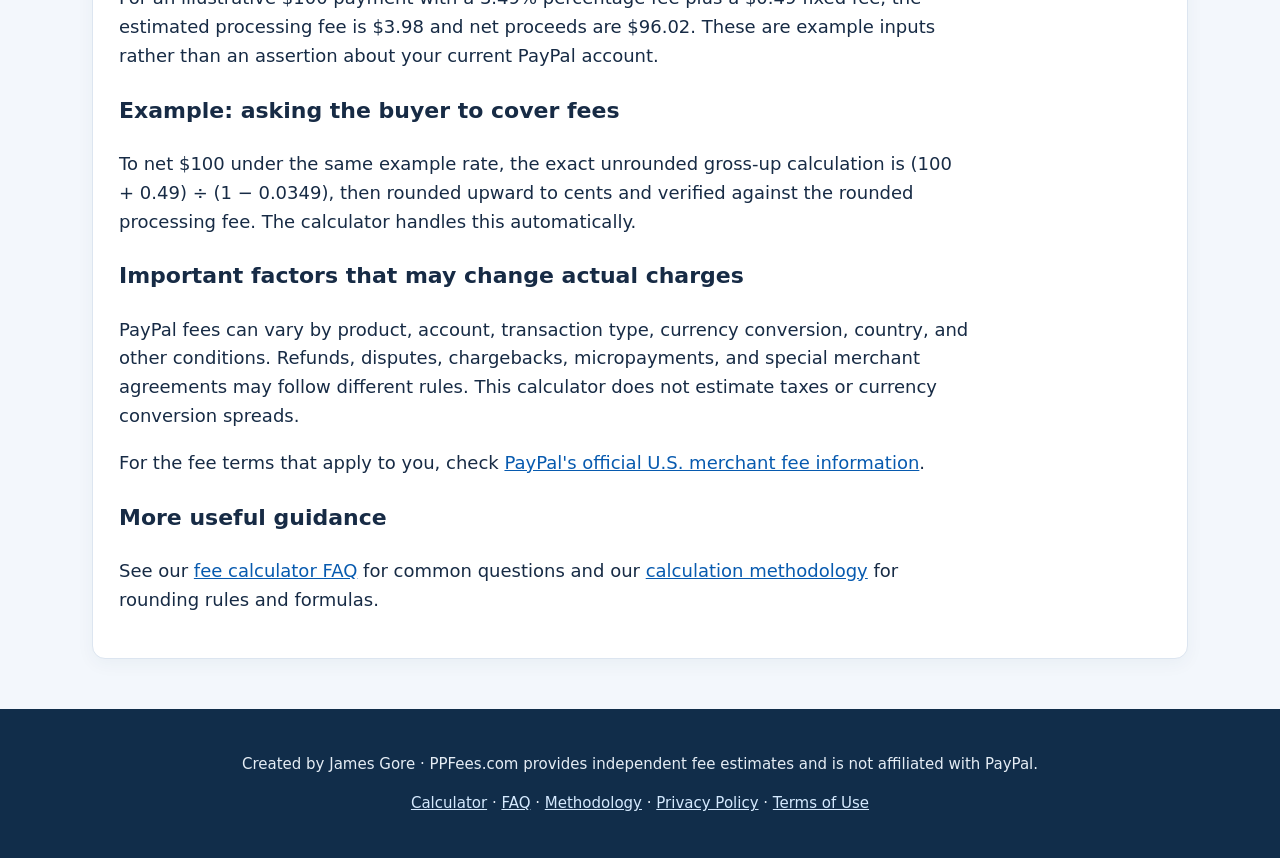
==== commit de268a90: "Add files via upload" ====
--- a/index.html
+++ b/index.html
@@ -1,162 +1 @@
-<!doctype html>
-<html lang="en">
-<head>
-<meta charset="utf-8">
-<meta name="viewport" content="width=device-width,initial-scale=1">
-<title>PayPal Fee Calculator for U.S. Sellers | PPFees</title>
-<meta name="description" content="Free PayPal fee calculator for U.S. sellers. Estimate PayPal Checkout, cards, Pay Later, QR code and international commercial transaction fees, plus the amount to charge to receive a target net amount.">
-<link rel="stylesheet" href="style.css">
-</head>
-<body>
-<header>
-<div class="wrap top">
-<a class="brand" href="index.html">PPFees</a>
-<nav><a href="#calculator">Calculator</a><a href="#guide">Fee Guide</a><a href="#examples">Examples</a><a href="#faq">FAQ</a><a href="privacy.html">Privacy</a><a href="terms.html">Terms</a></nav>
-</div>
-</header>
-
-<main class="wrap">
-<section class="hero">
-<p class="eyebrow">FREE U.S. SELLER TOOL</p>
-<h1>PayPal Fee Calculator</h1>
-<p class="lead">Estimate common PayPal transaction fees, what you keep after fees, or how much you may need to charge to receive a specific amount.</p>
-<p class="updated">Fee reference reviewed September 2026. Always confirm the rate that applies to your own PayPal account and transaction.</p>
-</section>
-
-<section class="card" id="calculator">
-<h2>Calculate a PayPal Fee</h2>
-<div class="grid">
-<label>Transaction amount ($)
-<input id="amount" type="number" min="0" step="0.01" value="100">
-</label>
-<label>Common U.S. payment type
-<select id="feeType">
-<option value="3.49|0.49">PayPal Checkout / Guest Checkout — 3.49% + $0.49</option>
-<option value="2.99|0.49">Standard credit/debit card — 2.99% + $0.49</option>
-<option value="4.99|0.49">PayPal Pay Later — 4.99% + $0.49</option>
-<option value="2.29|0.09">QR code — 2.29% + $0.09</option>
-<option value="2.99|0">Goods & Services — 2.99%</option>
-<option value="custom">Custom rate</option>
-</select>
-</label>
-<label>Transaction
-<select id="international">
-<option value="0">U.S. domestic</option>
-<option value="1.5">International commercial (+1.50%)</option>
-</select>
-</label>
-</div>
-
-<div id="customBox" class="grid custom hidden">
-<label>Custom percentage (%)
-<input id="customPercent" type="number" min="0" step="0.01" value="3.49">
-</label>
-<label>Custom fixed fee ($)
-<input id="customFixed" type="number" min="0" step="0.01" value="0.49">
-</label>
-</div>
-
-<button id="calculate">Calculate Fee</button>
-<div class="results">
-<div><span>Estimated PayPal fee</span><strong id="fee">$0.00</strong></div>
-<div><span>You receive after fee</span><strong id="net">$0.00</strong></div>
-<div><span>Effective fee rate</span><strong id="effective">0.00%</strong></div>
-</div>
-
-<hr>
-<h2>Want to Receive a Specific Amount?</h2>
-<p>Enter the amount you want left after the selected fee. This reverse calculation estimates what you would need to charge.</p>
-<div class="reverse">
-<label>Desired amount after fees ($)
-<input id="desired" type="number" min="0" step="0.01" value="100">
-</label>
-<button id="reverseCalculate">Calculate Amount to Charge</button>
-</div>
-<div class="results two">
-<div><span>Estimated amount to charge</span><strong id="charge">$0.00</strong></div>
-<div><span>Estimated fee</span><strong id="reverseFee">$0.00</strong></div>
-</div>
-<p class="note">Estimates are for planning only. PayPal pricing can vary by product, account, currency, market, merchant arrangement, and transaction type.</p>
-</section>
-
-<section class="content" id="guide">
-<h2>Understanding PayPal Fees</h2>
-<p>PayPal fees are not a single universal percentage. For U.S. merchants, the cost can depend on how a customer pays and which PayPal product processes the transaction. A typical fee combines a percentage of the transaction with a fixed amount. Because of that fixed amount, the effective percentage cost is usually higher on small transactions than on large ones.</p>
-
-<h3>PayPal Checkout and Guest Checkout</h3>
-<p>For a common U.S. domestic commercial transaction using PayPal Checkout or PayPal Guest Checkout, PayPal's published merchant fee schedule lists 3.49% plus a fixed fee. For transactions received in U.S. dollars, the published fixed commercial-transaction fee is $0.49. PPFees includes that combination as a selectable estimate.</p>
-
-<h3>Credit and Debit Card Payments</h3>
-<p>PayPal's published U.S. merchant schedule distinguishes standard card payments from PayPal-branded checkout. Standard credit and debit card payments can therefore produce a different fee from a PayPal Checkout transaction even when the sale amount is identical.</p>
-
-<h3>International Commercial Transactions</h3>
-<p>International commercial transactions can carry an additional percentage-based fee on top of the applicable domestic rate. PPFees lets you add the published 1.50% international commercial surcharge to the selected base rate. Currency conversion and other charges may still apply and are not included here.</p>
-
-<h3>Why Reverse Fee Calculation Is Useful</h3>
-<p>Suppose you need to net a particular amount after processing costs. Simply adding the expected fee to your target is slightly inaccurate because the fee itself is calculated from the larger amount charged. The reverse calculator solves for the gross amount before the percentage and fixed fee are deducted.</p>
-
-<h3>Small Transactions and Fixed Fees</h3>
-<p>A fixed fee matters more on a small sale. For example, a $0.49 fixed component represents nearly one-half of one percent of a $100 transaction, but almost five percent of a $10 transaction before the percentage-based part is even considered. Sellers of low-priced items should pay particular attention to the effective fee rate.</p>
-</section>
-
-<section class="content" id="examples">
-<h2>PayPal Fee Examples</h2>
-<p>These examples use the common U.S. PayPal Checkout estimate of 3.49% + $0.49. They illustrate the math rather than guaranteeing what PayPal will charge a particular account.</p>
-<div class="tablewrap">
-<table>
-<thead><tr><th>Sale</th><th>Estimated fee</th><th>Estimated amount received</th></tr></thead>
-<tbody>
-<tr><td>$10.00</td><td>$0.84</td><td>$9.16</td></tr>
-<tr><td>$25.00</td><td>$1.36</td><td>$23.64</td></tr>
-<tr><td>$50.00</td><td>$2.24</td><td>$47.76</td></tr>
-<tr><td>$100.00</td><td>$3.98</td><td>$96.02</td></tr>
-<tr><td>$500.00</td><td>$17.94</td><td>$482.06</td></tr>
-<tr><td>$1,000.00</td><td>$35.39</td><td>$964.61</td></tr>
-</tbody>
-</table>
-</div>
-
-<h2>How the Calculation Works</h2>
-<p>For a percentage-plus-fixed-fee transaction, the estimated fee equals the transaction amount multiplied by the percentage rate, plus the fixed fee. The estimated net amount is the transaction amount minus that fee. PPFees performs the arithmetic in your browser when you press the calculator button.</p>
-</section>
-
-<section class="content" id="faq">
-<h2>Frequently Asked Questions</h2>
-<h3>Is PPFees operated by PayPal?</h3>
-<p>No. PPFees is an independent educational calculator and is not PayPal, not endorsed by PayPal, and not a payment processor.</p>
-
-<h3>Are all PayPal fees 3.49% + $0.49?</h3>
-<p>No. PayPal publishes different rates for different payment products and transaction circumstances. That is why this calculator provides several choices instead of applying one rate to every transaction.</p>
-
-<h3>Does this calculator include currency conversion?</h3>
-<p>No. Currency conversion can involve separate pricing and depends on the currencies and transaction circumstances. This calculator focuses on the transaction-rate inputs shown in the tool.</p>
-
-<h3>Does the calculator send my numbers anywhere?</h3>
-<p>The fee calculations are performed in your browser. PPFees does not require an account or ask you to submit the transaction amounts to us.</p>
-
-<h3>Can I use a custom rate?</h3>
-<p>Yes. If your PayPal account or payment product uses a different percentage or fixed fee, choose Custom rate and enter those values.</p>
-
-<h3>Should I rely on PPFees for accounting or tax decisions?</h3>
-<p>No. PPFees is a convenience tool for estimates. For bookkeeping, tax reporting, contracts, or business decisions, use your actual PayPal transaction records and appropriate professional guidance.</p>
-
-<h3>Where can I verify current PayPal pricing?</h3>
-<p>Check PayPal's official U.S. merchant fee pages and the pricing shown for your own account before relying on an estimate.</p>
-</section>
-
-<section class="content">
-<h2>About PPFees</h2>
-<p>PPFees was created to make transaction-fee math quicker for U.S. sellers, freelancers, online businesses, and anyone comparing gross payments with expected net proceeds. The site focuses on transparent calculations: you choose the rate assumptions, see the estimated fee, and see what remains.</p>
-<p>Rates and payment products can change. We periodically review the public fee references used in our examples, but your actual PayPal account and transaction records are the controlling source for fees charged to you.</p>
-</section>
-</main>
-
-<footer>
-<div class="wrap">
-<p>PPFees is an independent calculator and is not affiliated with or endorsed by PayPal. PayPal is a trademark of PayPal, Inc.</p>
-<p><a href="index.html">Calculator</a> · <a href="privacy.html">Privacy Policy</a> · <a href="terms.html">Terms of Use</a></p>
-<p class="creator">Created by James Gore</p><p>© <span id="year"></span> PPFees</p>
-</div>
-</footer>
-<script src="script.js"></script>
-</body></html>+<!doctype html><html lang="en"><head><meta charset="utf-8"><meta name="viewport" content="width=device-width,initial-scale=1"><meta name="description" content="Free PayPal fee calculator for estimating payment processing costs, net proceeds and fee-inclusive invoice amounts."><link rel="canonical" href="https://ppfees.com/"><title>PayPal Fee Calculator | PPFees.com</title><link rel="stylesheet" href="style.css"></head><body><header class="site-head"><div class="shell head-inner"><a class="brand" href="index.html">PP<span>Fees</span><small>.com</small></a><nav aria-label="Main navigation"><a href="index.html">Calculator</a><a href="faq.html">FAQ</a><a href="methodology.html">How It Works</a><a href="about.html">About</a><a href="privacy.html">Privacy</a><a href="terms.html">Terms</a></nav></div></header><main class="shell"><section class="hero"><p class="eyebrow">Free, independent U.S. payment fee tools</p><h1>PayPal Fee Calculator</h1><p>Estimate fees, net proceeds, and the amount to request so you receive your target payment. Select a preset or enter your own fee schedule.</p><p class="note">Fee schedules change. Presets are editable illustrative examples, <strong>not a guarantee of current PayPal pricing</strong>. Confirm your account's actual rate before relying on a quote.</p></section><div class="layout"><section class="panel" aria-labelledby="calc-heading"><h2 id="calc-heading">Calculate your payment</h2><label for="mode">What would you like to calculate?</label><select id="mode"><option value="net">How much will I receive?</option><option value="gross">How much should I request?</option></select><label for="amount" id="amountLabel">Payment amount (USD)</label><input id="amount" type="number" min="0" step="0.01" value="100.00" inputmode="decimal"><label for="preset">Fee rate example</label><select id="preset"><option value="custom">Custom fee rate (enter your own)</option><option value="example349">Example: 3.49% + $0.49</option><option value="example299">Example: 2.99% + $0.49</option><option value="example259">Example: 2.59% + $0.49</option><option value="example0">Example: no processing fee</option></select><div class="two"><div><label for="percent">Percentage fee (%)</label><input id="percent" type="number" min="0" max="100" step="0.01" value="3.49" inputmode="decimal"></div><div><label for="fixed">Fixed fee (USD)</label><input id="fixed" type="number" min="0" step="0.01" value="0.49" inputmode="decimal"></div></div><div class="two"><div><label for="extra">Other fee (USD)</label><input id="extra" type="number" min="0" step="0.01" value="0" inputmode="decimal"></div><div><label for="count">Number of transactions</label><input id="count" type="number" min="1" max="1000000" step="1" value="1"></div></div><button id="calculate" type="button">Calculate fees</button><button class="secondary" id="reset" type="button">Reset example</button><p class="small">Calculations use USD and round each transaction's processing fee to cents. For multiple transactions, amounts represent the same payment repeated.</p></section><section class="panel result" aria-live="polite"><h2>Your estimated results</h2><p class="error" id="error" role="alert" hidden></p><div class="result-primary"><span id="primaryLabel">You receive per transaction</span><strong id="primary">—</strong></div><dl><div><dt id="grossLabel">Amount charged per transaction</dt><dd id="gross">—</dd></div><div><dt>Processing fee per transaction</dt><dd id="fee">—</dd></div><div><dt>Net received per transaction</dt><dd id="net">—</dd></div><div><dt>Total fees across transactions</dt><dd id="totalFee">—</dd></div><div><dt>Total net received</dt><dd id="totalNet">—</dd></div><div><dt>Effective fee rate</dt><dd id="effective">—</dd></div></dl><p id="explain" class="note"></p><button type="button" class="secondary" id="copy">Copy result summary</button><p id="copied" class="small" role="status"></p></section></div><section class="content"><h2>Understand your PayPal fees before sending an invoice</h2><p>Payment processing costs can affect your profit on freelance projects, digital products, services, and online sales. The most useful calculation is often not just the fee itself, but what remains after the fee is deducted.</p><h3>Example: estimating take-home proceeds</h3><p>For an illustrative $100 payment with a 3.49% percentage fee plus a $0.49 fixed fee, the estimated processing fee is $3.98 and net proceeds are $96.02. These are example inputs rather than an assertion about your current PayPal account.</p><h3>Example: asking the buyer to cover fees</h3><p>To net $100 under the same example rate, the exact unrounded gross-up calculation is (100 + 0.49) ÷ (1 − 0.0349), then rounded upward to cents and verified against the rounded processing fee. The calculator handles this automatically.</p><h3>Important factors that may change actual charges</h3><p>PayPal fees can vary by product, account, transaction type, currency conversion, country, and other conditions. Refunds, disputes, chargebacks, micropayments, and special merchant agreements may follow different rules. This calculator does not estimate taxes or currency conversion spreads.</p><p>For the fee terms that apply to you, check <a href="https://www.paypal.com/us/business/paypal-business-fees" rel="noopener noreferrer" target="_blank">PayPal's official U.S. merchant fee information</a>.</p><h3>More useful guidance</h3><p>See our <a href="faq.html">fee calculator FAQ</a> for common questions and our <a href="methodology.html">calculation methodology</a> for rounding rules and formulas.</p></section></main><footer><p>Created by James Gore · PPFees.com provides independent fee estimates and is not affiliated with PayPal.</p><p><a href="index.html">Calculator</a> · <a href="faq.html">FAQ</a> · <a href="methodology.html">Methodology</a> · <a href="privacy.html">Privacy Policy</a> · <a href="terms.html">Terms of Use</a></p></footer><script src="script.js" defer></script></body></html>
--- a/style.css
+++ b/style.css
@@ -1,2 +1 @@
-*{box-sizing:border-box}html{scroll-behavior:smooth}body{margin:0;font-family:Arial,Helvetica,sans-serif;background:#f4f7fb;color:#172033;line-height:1.65}.wrap{width:min(1040px,92%);margin:auto}header{background:#fff;border-bottom:1px solid #dbe3ee;position:sticky;top:0;z-index:5}.top{display:flex;align-items:center;justify-content:space-between;gap:20px;padding:16px 0}.brand{font-size:1.5rem;font-weight:800;color:#0f3d78;text-decoration:none}nav{display:flex;gap:16px;flex-wrap:wrap}a{color:#1456a0;text-decoration:none}a:hover{text-decoration:underline}.hero{text-align:center;padding:54px 0 30px}.eyebrow{font-size:.78rem;font-weight:800;letter-spacing:.12em;color:#52677f}.hero h1{font-size:clamp(2.2rem,6vw,3.6rem);line-height:1.1;margin:6px 0 14px;color:#102a43}.lead{font-size:1.16rem;max-width:760px;margin:0 auto}.updated{font-size:.9rem;color:#60758c;margin-top:13px}.card,.content{background:#fff;border:1px solid #dce5ef;border-radius:14px;padding:30px;margin-bottom:28px;box-shadow:0 7px 22px rgba(20,45,75,.05)}h2{color:#102a43;margin-top:0}h3{color:#173f68;margin-top:27px}.grid{display:grid;grid-template-columns:repeat(3,1fr);gap:18px}.custom{grid-template-columns:1fr 1fr;margin-top:18px}.hidden{display:none}label{font-weight:700}input,select{width:100%;margin-top:7px;padding:12px;border:1px solid #afbdcb;border-radius:8px;background:#fff;font-size:1rem;color:#172033}button{padding:13px 18px;border:0;border-radius:8px;background:#1261a8;color:#fff;font-size:1rem;font-weight:800;cursor:pointer}#calculate{width:100%;margin-top:22px}.reverse{display:grid;grid-template-columns:1fr auto;gap:16px;align-items:end}.results{display:grid;grid-template-columns:repeat(3,1fr);gap:14px;margin-top:20px}.results.two{grid-template-columns:1fr 1fr}.results div{background:#f7f9fc;border:1px solid #dce5ef;border-radius:10px;padding:18px}.results span{display:block;color:#63778d;font-size:.9rem}.results strong{display:block;font-size:1.35rem;margin-top:3px;color:#102a43}hr{border:0;border-top:1px solid #dce5ef;margin:32px 0}.note{font-size:.9rem;color:#60758c;margin-top:18px}.tablewrap{overflow-x:auto}table{width:100%;border-collapse:collapse}th,td{text-align:left;padding:12px;border-bottom:1px solid #dce5ef}th{background:#f5f8fb}footer{background:#102a43;color:#dbe7f2;padding:30px 0;text-align:center;margin-top:42px}footer a{color:#fff}@media(max-width:760px){header{position:static}.top{align-items:flex-start;flex-direction:column}.grid,.custom,.results,.results.two,.reverse{grid-template-columns:1fr}.card,.content{padding:21px}}.back{display:inline-block;margin-top:24px;padding:11px 18px;background:#1261a8;color:#fff;border-radius:8px;font-weight:800}.back:hover{text-decoration:none}
-.creator{font-weight:700;color:#fff;margin-bottom:6px}
+*{box-sizing:border-box}body{margin:0;font:18px/1.6 system-ui,-apple-system,BlinkMacSystemFont,"Segoe UI",sans-serif;color:#172b45;background:#f3f7fc}a{color:#075aaf}a:hover{text-decoration-thickness:2px}.shell{max-width:1140px;margin:auto;padding:0 22px}.site-head{background:#fff;border-bottom:1px solid #dce5f0}.head-inner{display:flex;align-items:center;justify-content:space-between;gap:22px;flex-wrap:wrap;padding-top:17px;padding-bottom:17px}.brand{text-decoration:none;color:#113f75;font-size:30px;font-weight:800}.brand span{color:#1582c9}.brand small{font-size:14px}nav{display:flex;flex-wrap:wrap;gap:15px}nav a{text-decoration:none;font-size:16px;font-weight:600}.hero{padding:45px 0 24px}.eyebrow{color:#075aaf;font-weight:700;text-transform:uppercase;letter-spacing:.08em;font-size:14px}h1{font-size:clamp(32px,4vw,52px);line-height:1.15;margin:0 0 16px}h2{font-size:27px;line-height:1.3}h3{font-size:22px}.hero p{max-width:900px}.note{padding:15px 18px;background:#e8f3fd;border-left:4px solid #1680c2;border-radius:4px}.layout{display:grid;grid-template-columns:1fr 1fr;gap:24px;align-items:start}.panel,.content{background:#fff;padding:26px;border:1px solid #dce5f0;border-radius:13px;box-shadow:0 5px 18px #173b5e0c}.panel h2{margin-top:0}label{display:block;font-weight:700;margin:17px 0 7px}input,select{width:100%;padding:12px 13px;font:inherit;color:#172b45;border:1px solid #94aac0;border-radius:8px;background:#fff}.two{display:grid;grid-template-columns:1fr 1fr;gap:15px}button{margin-top:20px;padding:12px 19px;border:0;border-radius:8px;background:#0865b1;color:#fff;font:inherit;font-weight:700;cursor:pointer}button.secondary{background:#e6f0f8;color:#124a7c;margin-left:8px}button:hover{filter:brightness(.93)}.small{font-size:15px;color:#52667d}.result-primary{background:#0b4275;color:#fff;border-radius:10px;padding:23px;margin-bottom:17px}.result-primary span{display:block}.result-primary strong{display:block;font-size:38px;line-height:1.3}.result dl{margin:0}.result dl div{display:flex;justify-content:space-between;gap:15px;border-bottom:1px solid #e0e7ef;padding:11px 0}.result dd{font-weight:750;margin:0;text-align:right;white-space:nowrap}.error{color:#a11d20;font-weight:700}.content{margin:27px 0 50px}.content p,.content li{max-width:850px}footer{background:#112d4a;color:#e5edf5;text-align:center;padding:28px 20px;font-size:15px}footer a{color:#d5eaff}@media(max-width:760px){.layout{grid-template-columns:1fr}.two{grid-template-columns:1fr}.panel{padding:20px}.head-inner{align-items:start}nav{gap:12px}.result-primary strong{font-size:32px}button.secondary{margin-left:0}}
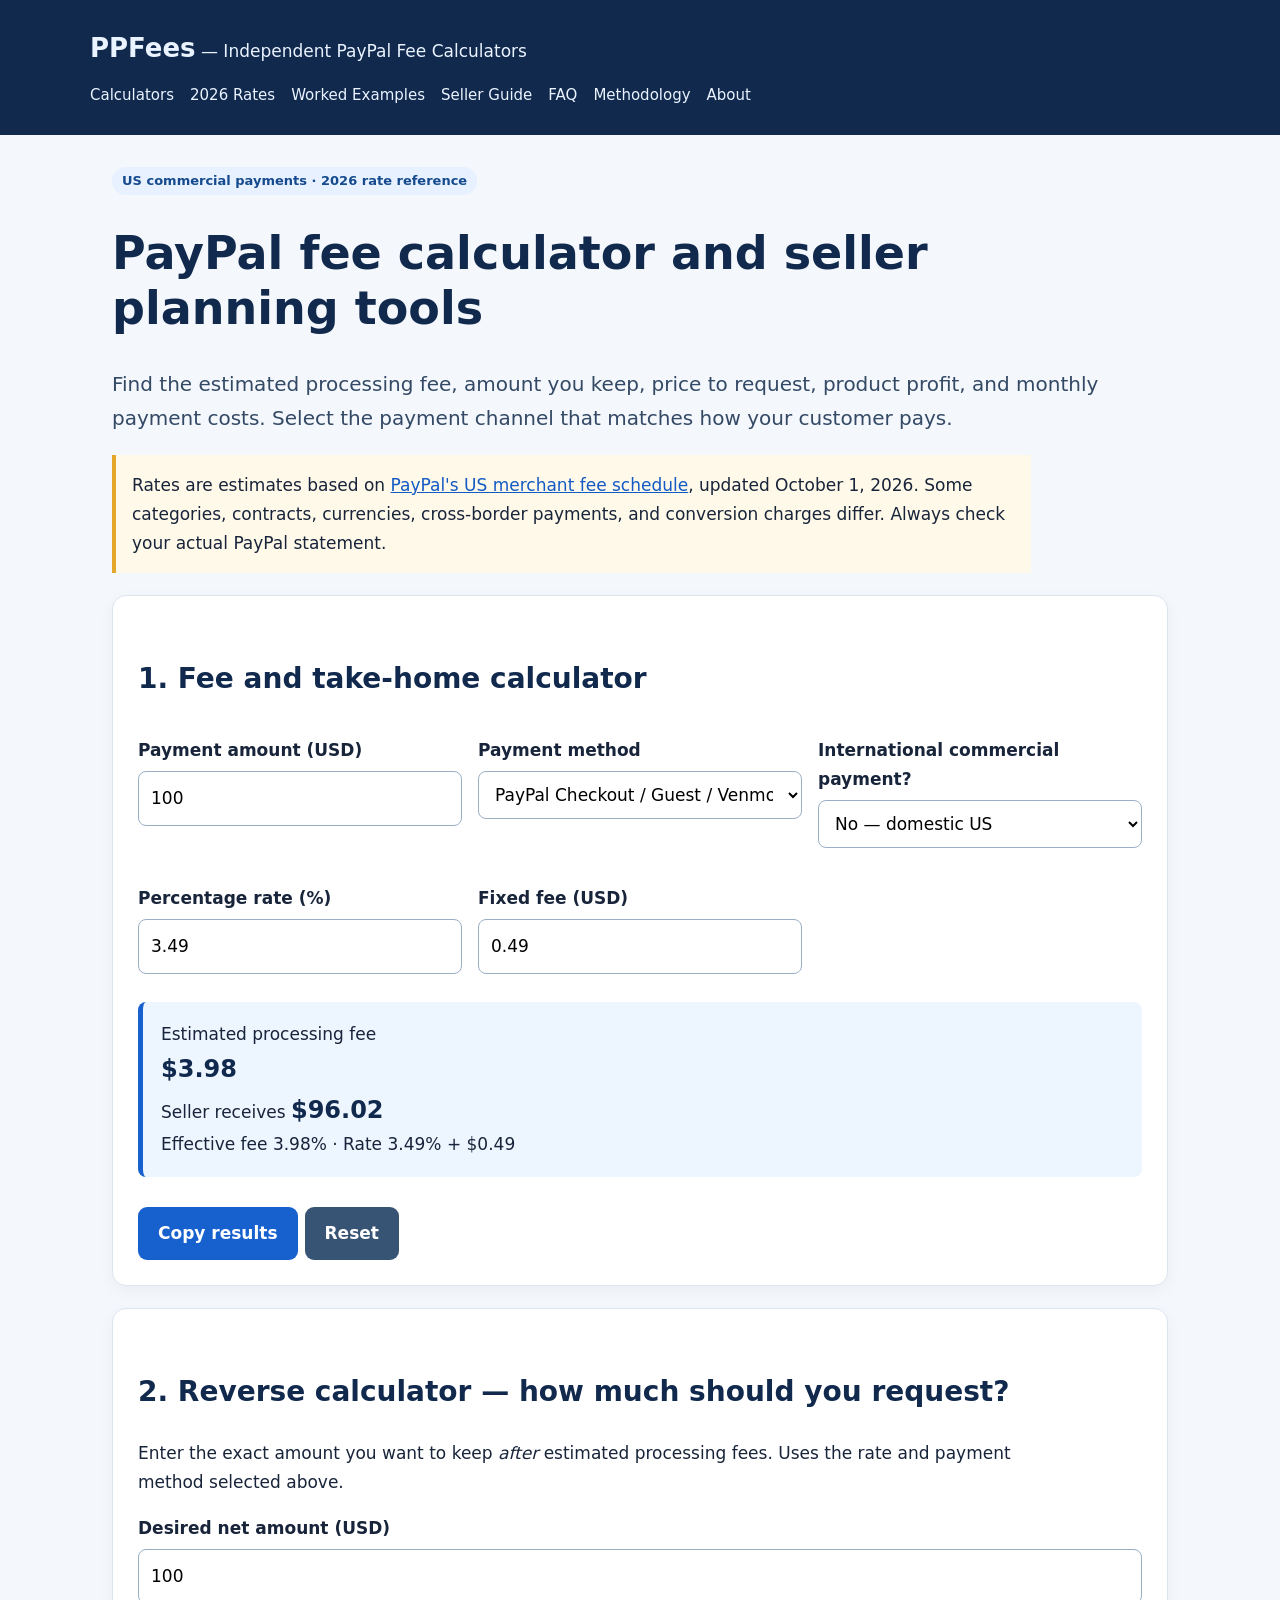
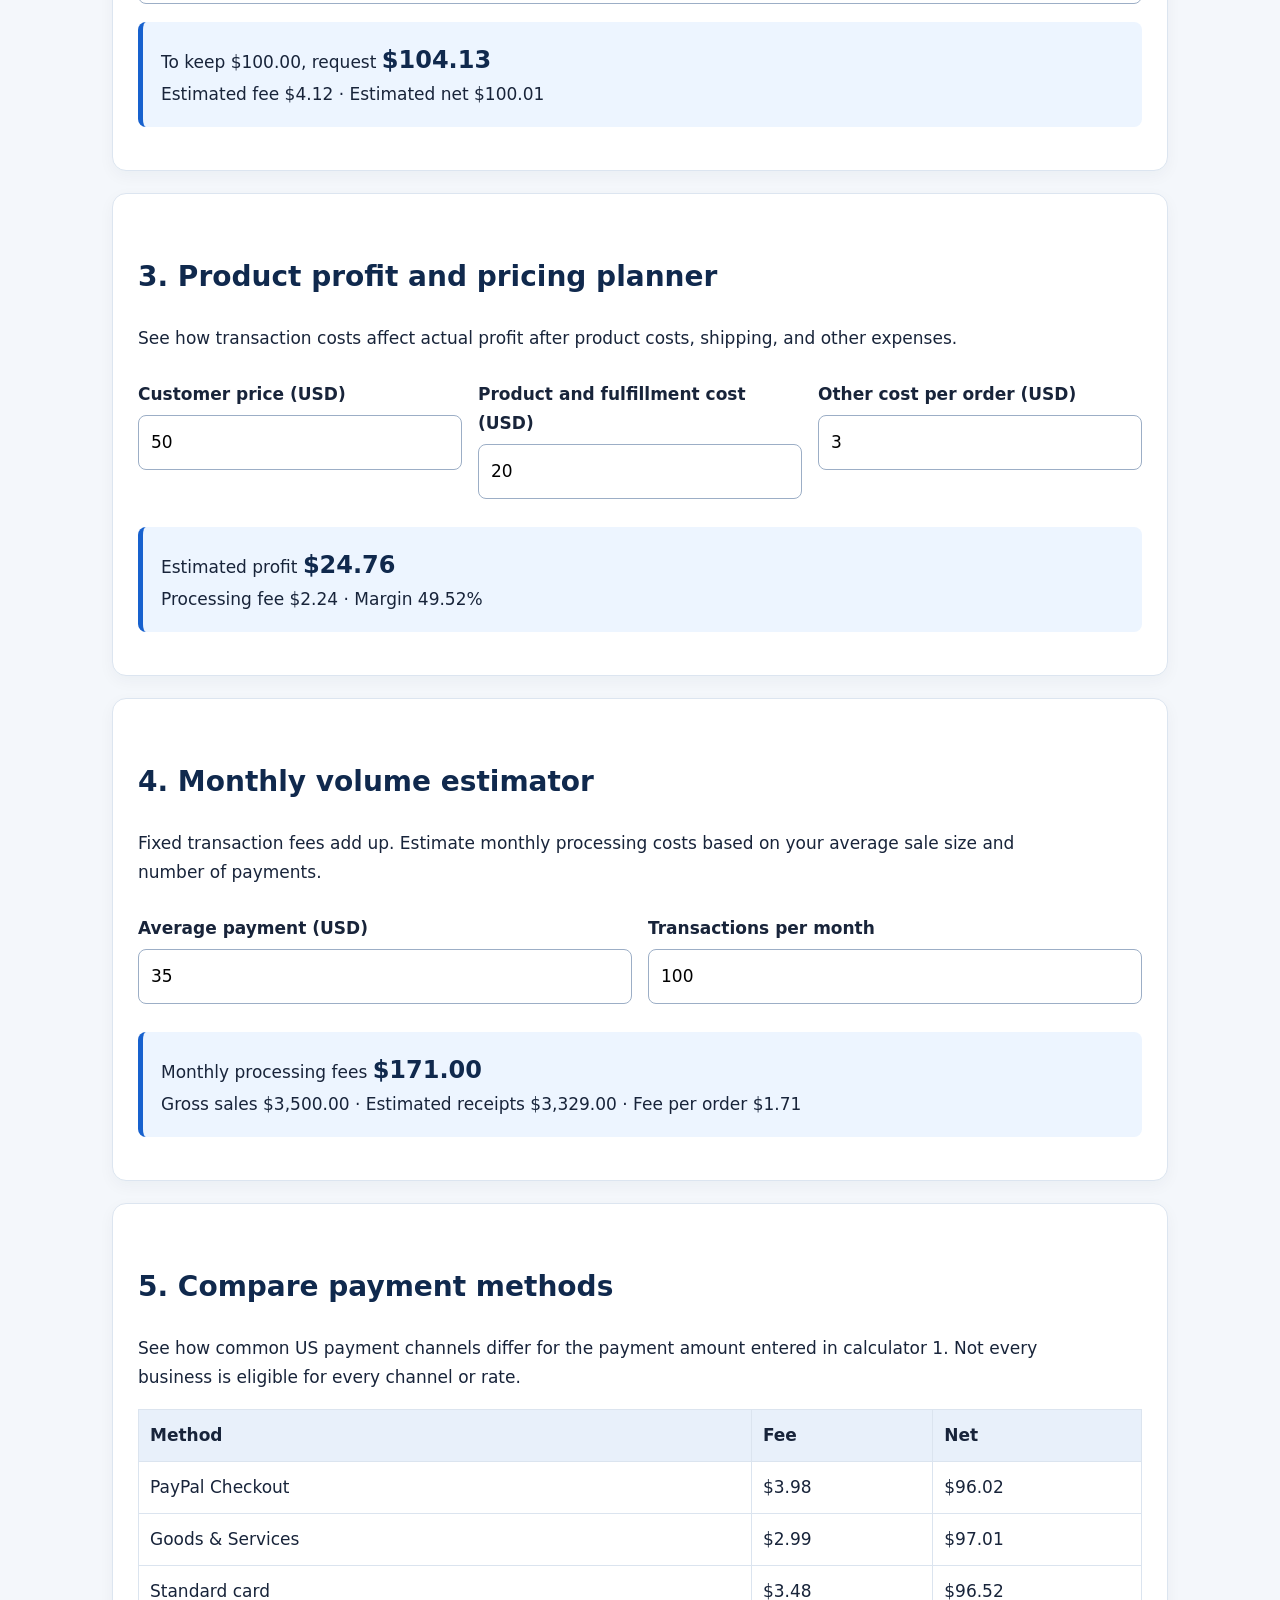
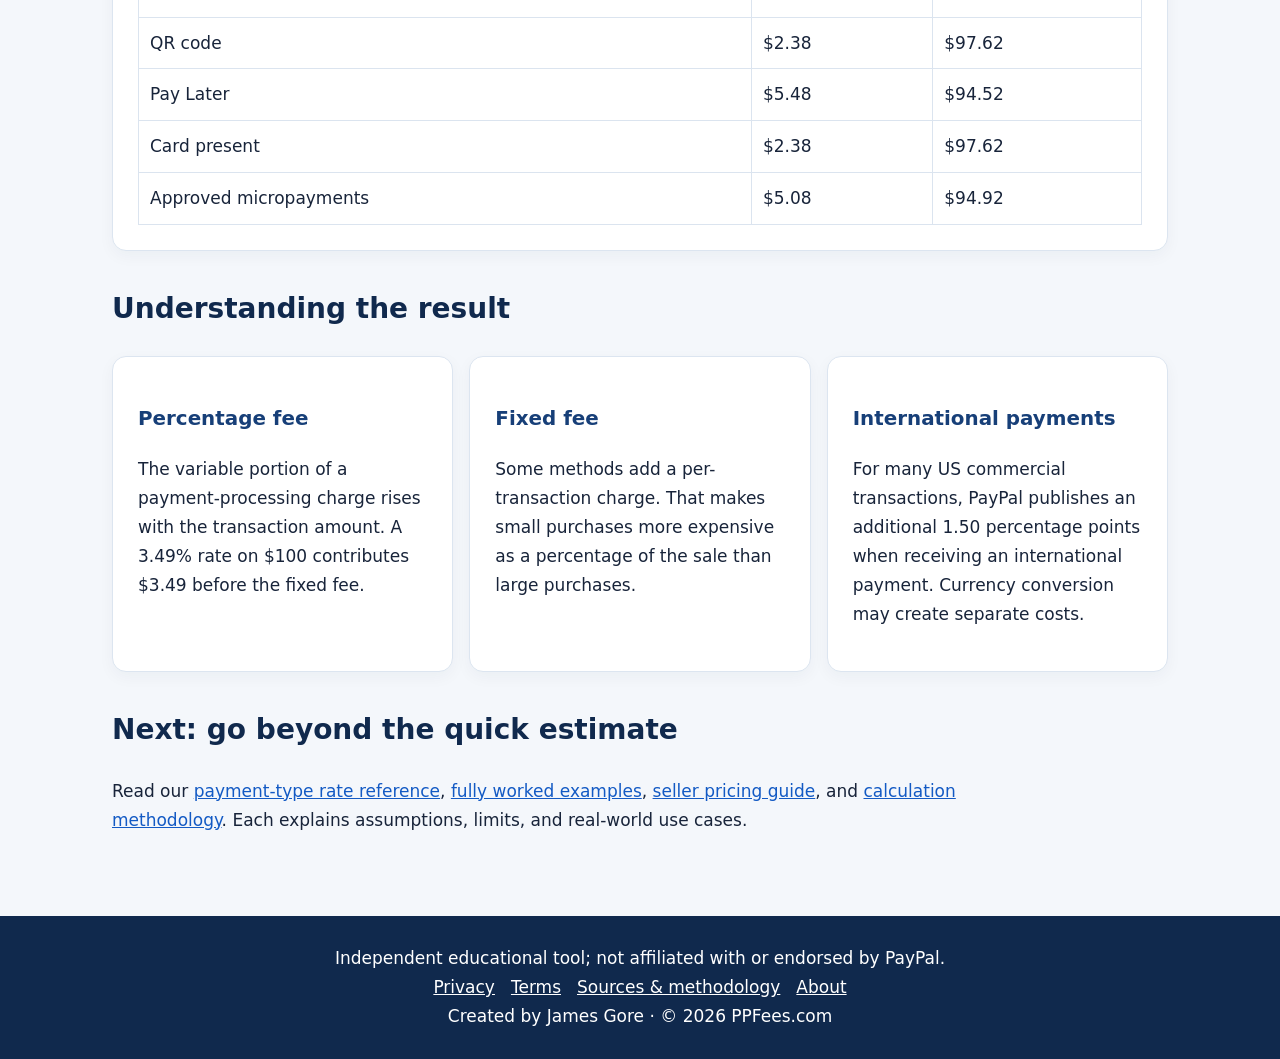
==== commit 51698228: "Add files via upload" ====
--- a/index.html
+++ b/index.html
@@ -1 +1 @@
-<!doctype html><html lang="en"><head><meta charset="utf-8"><meta name="viewport" content="width=device-width,initial-scale=1"><meta name="description" content="Free PayPal fee calculator for estimating payment processing costs, net proceeds and fee-inclusive invoice amounts."><link rel="canonical" href="https://ppfees.com/"><title>PayPal Fee Calculator | PPFees.com</title><link rel="stylesheet" href="style.css"></head><body><header class="site-head"><div class="shell head-inner"><a class="brand" href="index.html">PP<span>Fees</span><small>.com</small></a><nav aria-label="Main navigation"><a href="index.html">Calculator</a><a href="faq.html">FAQ</a><a href="methodology.html">How It Works</a><a href="about.html">About</a><a href="privacy.html">Privacy</a><a href="terms.html">Terms</a></nav></div></header><main class="shell"><section class="hero"><p class="eyebrow">Free, independent U.S. payment fee tools</p><h1>PayPal Fee Calculator</h1><p>Estimate fees, net proceeds, and the amount to request so you receive your target payment. Select a preset or enter your own fee schedule.</p><p class="note">Fee schedules change. Presets are editable illustrative examples, <strong>not a guarantee of current PayPal pricing</strong>. Confirm your account's actual rate before relying on a quote.</p></section><div class="layout"><section class="panel" aria-labelledby="calc-heading"><h2 id="calc-heading">Calculate your payment</h2><label for="mode">What would you like to calculate?</label><select id="mode"><option value="net">How much will I receive?</option><option value="gross">How much should I request?</option></select><label for="amount" id="amountLabel">Payment amount (USD)</label><input id="amount" type="number" min="0" step="0.01" value="100.00" inputmode="decimal"><label for="preset">Fee rate example</label><select id="preset"><option value="custom">Custom fee rate (enter your own)</option><option value="example349">Example: 3.49% + $0.49</option><option value="example299">Example: 2.99% + $0.49</option><option value="example259">Example: 2.59% + $0.49</option><option value="example0">Example: no processing fee</option></select><div class="two"><div><label for="percent">Percentage fee (%)</label><input id="percent" type="number" min="0" max="100" step="0.01" value="3.49" inputmode="decimal"></div><div><label for="fixed">Fixed fee (USD)</label><input id="fixed" type="number" min="0" step="0.01" value="0.49" inputmode="decimal"></div></div><div class="two"><div><label for="extra">Other fee (USD)</label><input id="extra" type="number" min="0" step="0.01" value="0" inputmode="decimal"></div><div><label for="count">Number of transactions</label><input id="count" type="number" min="1" max="1000000" step="1" value="1"></div></div><button id="calculate" type="button">Calculate fees</button><button class="secondary" id="reset" type="button">Reset example</button><p class="small">Calculations use USD and round each transaction's processing fee to cents. For multiple transactions, amounts represent the same payment repeated.</p></section><section class="panel result" aria-live="polite"><h2>Your estimated results</h2><p class="error" id="error" role="alert" hidden></p><div class="result-primary"><span id="primaryLabel">You receive per transaction</span><strong id="primary">—</strong></div><dl><div><dt id="grossLabel">Amount charged per transaction</dt><dd id="gross">—</dd></div><div><dt>Processing fee per transaction</dt><dd id="fee">—</dd></div><div><dt>Net received per transaction</dt><dd id="net">—</dd></div><div><dt>Total fees across transactions</dt><dd id="totalFee">—</dd></div><div><dt>Total net received</dt><dd id="totalNet">—</dd></div><div><dt>Effective fee rate</dt><dd id="effective">—</dd></div></dl><p id="explain" class="note"></p><button type="button" class="secondary" id="copy">Copy result summary</button><p id="copied" class="small" role="status"></p></section></div><section class="content"><h2>Understand your PayPal fees before sending an invoice</h2><p>Payment processing costs can affect your profit on freelance projects, digital products, services, and online sales. The most useful calculation is often not just the fee itself, but what remains after the fee is deducted.</p><h3>Example: estimating take-home proceeds</h3><p>For an illustrative $100 payment with a 3.49% percentage fee plus a $0.49 fixed fee, the estimated processing fee is $3.98 and net proceeds are $96.02. These are example inputs rather than an assertion about your current PayPal account.</p><h3>Example: asking the buyer to cover fees</h3><p>To net $100 under the same example rate, the exact unrounded gross-up calculation is (100 + 0.49) ÷ (1 − 0.0349), then rounded upward to cents and verified against the rounded processing fee. The calculator handles this automatically.</p><h3>Important factors that may change actual charges</h3><p>PayPal fees can vary by product, account, transaction type, currency conversion, country, and other conditions. Refunds, disputes, chargebacks, micropayments, and special merchant agreements may follow different rules. This calculator does not estimate taxes or currency conversion spreads.</p><p>For the fee terms that apply to you, check <a href="https://www.paypal.com/us/business/paypal-business-fees" rel="noopener noreferrer" target="_blank">PayPal's official U.S. merchant fee information</a>.</p><h3>More useful guidance</h3><p>See our <a href="faq.html">fee calculator FAQ</a> for common questions and our <a href="methodology.html">calculation methodology</a> for rounding rules and formulas.</p></section></main><footer><p>Created by James Gore · PPFees.com provides independent fee estimates and is not affiliated with PayPal.</p><p><a href="index.html">Calculator</a> · <a href="faq.html">FAQ</a> · <a href="methodology.html">Methodology</a> · <a href="privacy.html">Privacy Policy</a> · <a href="terms.html">Terms of Use</a></p></footer><script src="script.js" defer></script></body></html>+<!doctype html><html lang="en"><head><meta charset="utf-8"><meta name="viewport" content="width=device-width,initial-scale=1"><meta name="theme-color" content="#10294d"><link rel="stylesheet" href="style.css"><link rel="canonical" href="https://ppfees.com/index.html"><meta name="description" content="Free US PayPal fee calculator, reverse fee calculator, profit planner, monthly volume costs and payment method comparison."><title>PayPal Fee Calculator 2026 — Seller Tools | PPFees</title></head><body><header><a href="index.html"><strong>PPFees</strong> — Independent PayPal Fee Calculators</a><nav><a href="index.html">Calculators</a> <a href="rates.html">2026 Rates</a> <a href="examples.html">Worked Examples</a> <a href="guide.html">Seller Guide</a> <a href="faq.html">FAQ</a> <a href="methodology.html">Methodology</a> <a href="about.html">About</a></nav></header><main><span class="pill">US commercial payments · 2026 rate reference</span><h1>PayPal fee calculator and seller planning tools</h1><p class="lead">Find the estimated processing fee, amount you keep, price to request, product profit, and monthly payment costs. Select the payment channel that matches how your customer pays.</p><p class="notice">Rates are estimates based on <a href="https://www.paypal.com/us/business/paypal-business-fees">PayPal's US merchant fee schedule</a>, updated October 1, 2026. Some categories, contracts, currencies, cross-border payments, and conversion charges differ. Always check your actual PayPal statement.</p><section class="card"><h2>1. Fee and take-home calculator</h2><div class="grid"><div class="field"><label for="amount">Payment amount (USD)</label><input id="amount" type="number" min="0" step="0.01" value="100"></div><div class="field"><label for="method">Payment method</label><select id="method"><option value="checkout">PayPal Checkout / Guest / Venmo</option><option value="goods">Goods & Services (send/receive)</option><option value="card">Standard credit or debit card</option><option value="qr">QR code transaction</option><option value="later">Pay Later</option><option value="pos">Point of sale — card present</option><option value="micro">Approved micropayments</option><option value="custom">Custom rate</option></select></div><div class="field"><label for="cross">International commercial payment?</label><select id="cross"><option value="0">No — domestic US</option><option value="1">Yes — add 1.50%</option></select></div><div class="field"><label for="rate">Percentage rate (%)</label><input id="rate" type="number" min="0" max="99.99" step="0.01" value="3.49"></div><div class="field"><label for="fixed">Fixed fee (USD)</label><input id="fixed" type="number" min="0" step="0.01" value="0.49"></div></div><div class="result" id="feeResult" aria-live="polite"></div><button id="copyResult">Copy results</button><button class="secondary" id="reset">Reset</button></section><section class="card"><h2>2. Reverse calculator — how much should you request?</h2><p>Enter the exact amount you want to keep <em>after</em> estimated processing fees. Uses the rate and payment method selected above.</p><div class="field"><label for="target">Desired net amount (USD)</label><input id="target" type="number" min="0" step="0.01" value="100"></div><div class="result" id="reverseResult" aria-live="polite"></div></section><section class="card"><h2>3. Product profit and pricing planner</h2><p>See how transaction costs affect actual profit after product costs, shipping, and other expenses.</p><div class="grid"><div class="field"><label for="sale">Customer price (USD)</label><input id="sale" type="number" min="0" step="0.01" value="50"></div><div class="field"><label for="cost">Product and fulfillment cost (USD)</label><input id="cost" type="number" min="0" step="0.01" value="20"></div><div class="field"><label for="other">Other cost per order (USD)</label><input id="other" type="number" min="0" step="0.01" value="3"></div></div><div class="result" id="profitResult" aria-live="polite"></div></section><section class="card"><h2>4. Monthly volume estimator</h2><p>Fixed transaction fees add up. Estimate monthly processing costs based on your average sale size and number of payments.</p><div class="grid"><div class="field"><label for="avg">Average payment (USD)</label><input id="avg" type="number" min="0" step="0.01" value="35"></div><div class="field"><label for="count">Transactions per month</label><input id="count" type="number" min="0" max="1000000" step="1" value="100"></div></div><div class="result" id="volumeResult" aria-live="polite"></div></section><section class="card"><h2>5. Compare payment methods</h2><p>See how common US payment channels differ for the payment amount entered in calculator 1. Not every business is eligible for every channel or rate.</p><div id="compareResult"></div></section><h2>Understanding the result</h2><div class="grid"><article class="card"><h3>Percentage fee</h3><p>The variable portion of a payment-processing charge rises with the transaction amount. A 3.49% rate on $100 contributes $3.49 before the fixed fee.</p></article><article class="card"><h3>Fixed fee</h3><p>Some methods add a per-transaction charge. That makes small purchases more expensive as a percentage of the sale than large purchases.</p></article><article class="card"><h3>International payments</h3><p>For many US commercial transactions, PayPal publishes an additional 1.50 percentage points when receiving an international payment. Currency conversion may create separate costs.</p></article></div><h2>Next: go beyond the quick estimate</h2><p>Read our <a href="rates.html">payment-type rate reference</a>, <a href="examples.html">fully worked examples</a>, <a href="guide.html">seller pricing guide</a>, and <a href="methodology.html">calculation methodology</a>. Each explains assumptions, limits, and real-world use cases.</p><script defer src="script.js"></script></main><footer><div>Independent educational tool; not affiliated with or endorsed by PayPal.</div><div><a href="privacy.html">Privacy</a><a href="terms.html">Terms</a><a href="methodology.html">Sources & methodology</a><a href="about.html">About</a></div><div>Created by James Gore · © 2026 PPFees.com</div></footer></body></html>
--- a/style.css
+++ b/style.css
@@ -1 +1 @@
-*{box-sizing:border-box}body{margin:0;font:18px/1.6 system-ui,-apple-system,BlinkMacSystemFont,"Segoe UI",sans-serif;color:#172b45;background:#f3f7fc}a{color:#075aaf}a:hover{text-decoration-thickness:2px}.shell{max-width:1140px;margin:auto;padding:0 22px}.site-head{background:#fff;border-bottom:1px solid #dce5f0}.head-inner{display:flex;align-items:center;justify-content:space-between;gap:22px;flex-wrap:wrap;padding-top:17px;padding-bottom:17px}.brand{text-decoration:none;color:#113f75;font-size:30px;font-weight:800}.brand span{color:#1582c9}.brand small{font-size:14px}nav{display:flex;flex-wrap:wrap;gap:15px}nav a{text-decoration:none;font-size:16px;font-weight:600}.hero{padding:45px 0 24px}.eyebrow{color:#075aaf;font-weight:700;text-transform:uppercase;letter-spacing:.08em;font-size:14px}h1{font-size:clamp(32px,4vw,52px);line-height:1.15;margin:0 0 16px}h2{font-size:27px;line-height:1.3}h3{font-size:22px}.hero p{max-width:900px}.note{padding:15px 18px;background:#e8f3fd;border-left:4px solid #1680c2;border-radius:4px}.layout{display:grid;grid-template-columns:1fr 1fr;gap:24px;align-items:start}.panel,.content{background:#fff;padding:26px;border:1px solid #dce5f0;border-radius:13px;box-shadow:0 5px 18px #173b5e0c}.panel h2{margin-top:0}label{display:block;font-weight:700;margin:17px 0 7px}input,select{width:100%;padding:12px 13px;font:inherit;color:#172b45;border:1px solid #94aac0;border-radius:8px;background:#fff}.two{display:grid;grid-template-columns:1fr 1fr;gap:15px}button{margin-top:20px;padding:12px 19px;border:0;border-radius:8px;background:#0865b1;color:#fff;font:inherit;font-weight:700;cursor:pointer}button.secondary{background:#e6f0f8;color:#124a7c;margin-left:8px}button:hover{filter:brightness(.93)}.small{font-size:15px;color:#52667d}.result-primary{background:#0b4275;color:#fff;border-radius:10px;padding:23px;margin-bottom:17px}.result-primary span{display:block}.result-primary strong{display:block;font-size:38px;line-height:1.3}.result dl{margin:0}.result dl div{display:flex;justify-content:space-between;gap:15px;border-bottom:1px solid #e0e7ef;padding:11px 0}.result dd{font-weight:750;margin:0;text-align:right;white-space:nowrap}.error{color:#a11d20;font-weight:700}.content{margin:27px 0 50px}.content p,.content li{max-width:850px}footer{background:#112d4a;color:#e5edf5;text-align:center;padding:28px 20px;font-size:15px}footer a{color:#d5eaff}@media(max-width:760px){.layout{grid-template-columns:1fr}.two{grid-template-columns:1fr}.panel{padding:20px}.head-inner{align-items:start}nav{gap:12px}.result-primary strong{font-size:32px}button.secondary{margin-left:0}}+*{box-sizing:border-box}body{margin:0;background:#f4f7fb;color:#18243a;font:17px/1.7 system-ui,-apple-system,Segoe UI,Arial,sans-serif}a{color:#135ac4}header{background:#10294d;color:white;padding:26px max(22px,calc((100vw - 1100px)/2))}header a{color:#eaf3ff;text-decoration:none}header strong{font-size:26px}nav{display:flex;gap:16px;flex-wrap:wrap;margin-top:13px;font-size:15px}main{max-width:1100px;margin:auto;padding:30px 22px 65px}h1{font-size:clamp(30px,4vw,46px);line-height:1.2;color:#10294d}h2{color:#10294d;margin-top:34px;font-size:28px}h3{color:#173f78}p{max-width:85ch}.lead{font-size:20px;color:#334965}.card{background:white;border:1px solid #dce5f0;border-radius:14px;padding:25px;margin:22px 0;box-shadow:0 5px 16px #142a4a0b}.grid{display:grid;grid-template-columns:repeat(auto-fit,minmax(250px,1fr));gap:16px}.grid .card{margin:0}.field{display:flex;flex-direction:column;gap:6px;margin:10px 0}label{font-weight:650}input,select{width:100%;padding:12px;font:inherit;border:1px solid #9caec6;border-radius:8px;background:white}button{padding:12px 20px;background:#1761ce;color:white;border:0;border-radius:9px;font:inherit;font-weight:700;cursor:pointer;margin:12px 7px 0 0}button.secondary{background:#385475}.result{background:#edf5ff;border-left:5px solid #1761ce;padding:18px;border-radius:8px;margin:18px 0}.result strong{font-size:24px;color:#10294d}.muted,small{color:#4e5e73}.pill{display:inline-block;background:#e7f1ff;color:#154a8e;padding:3px 10px;border-radius:18px;font-size:13px;font-weight:700}table{width:100%;border-collapse:collapse;background:white}td,th{border:1px solid #dbe4ef;padding:11px;text-align:left}th{background:#e8f0fa}footer{background:#10294d;color:white;padding:28px;text-align:center}footer a{color:white;margin:0 8px}.notice{background:#fff9e9;border-left:4px solid #e4a72a;padding:16px}.error{color:#a32626;font-weight:700}@media(max-width:600px){main{padding:20px 15px}header{padding:20px 15px}.card{padding:18px}body{font-size:17px}}
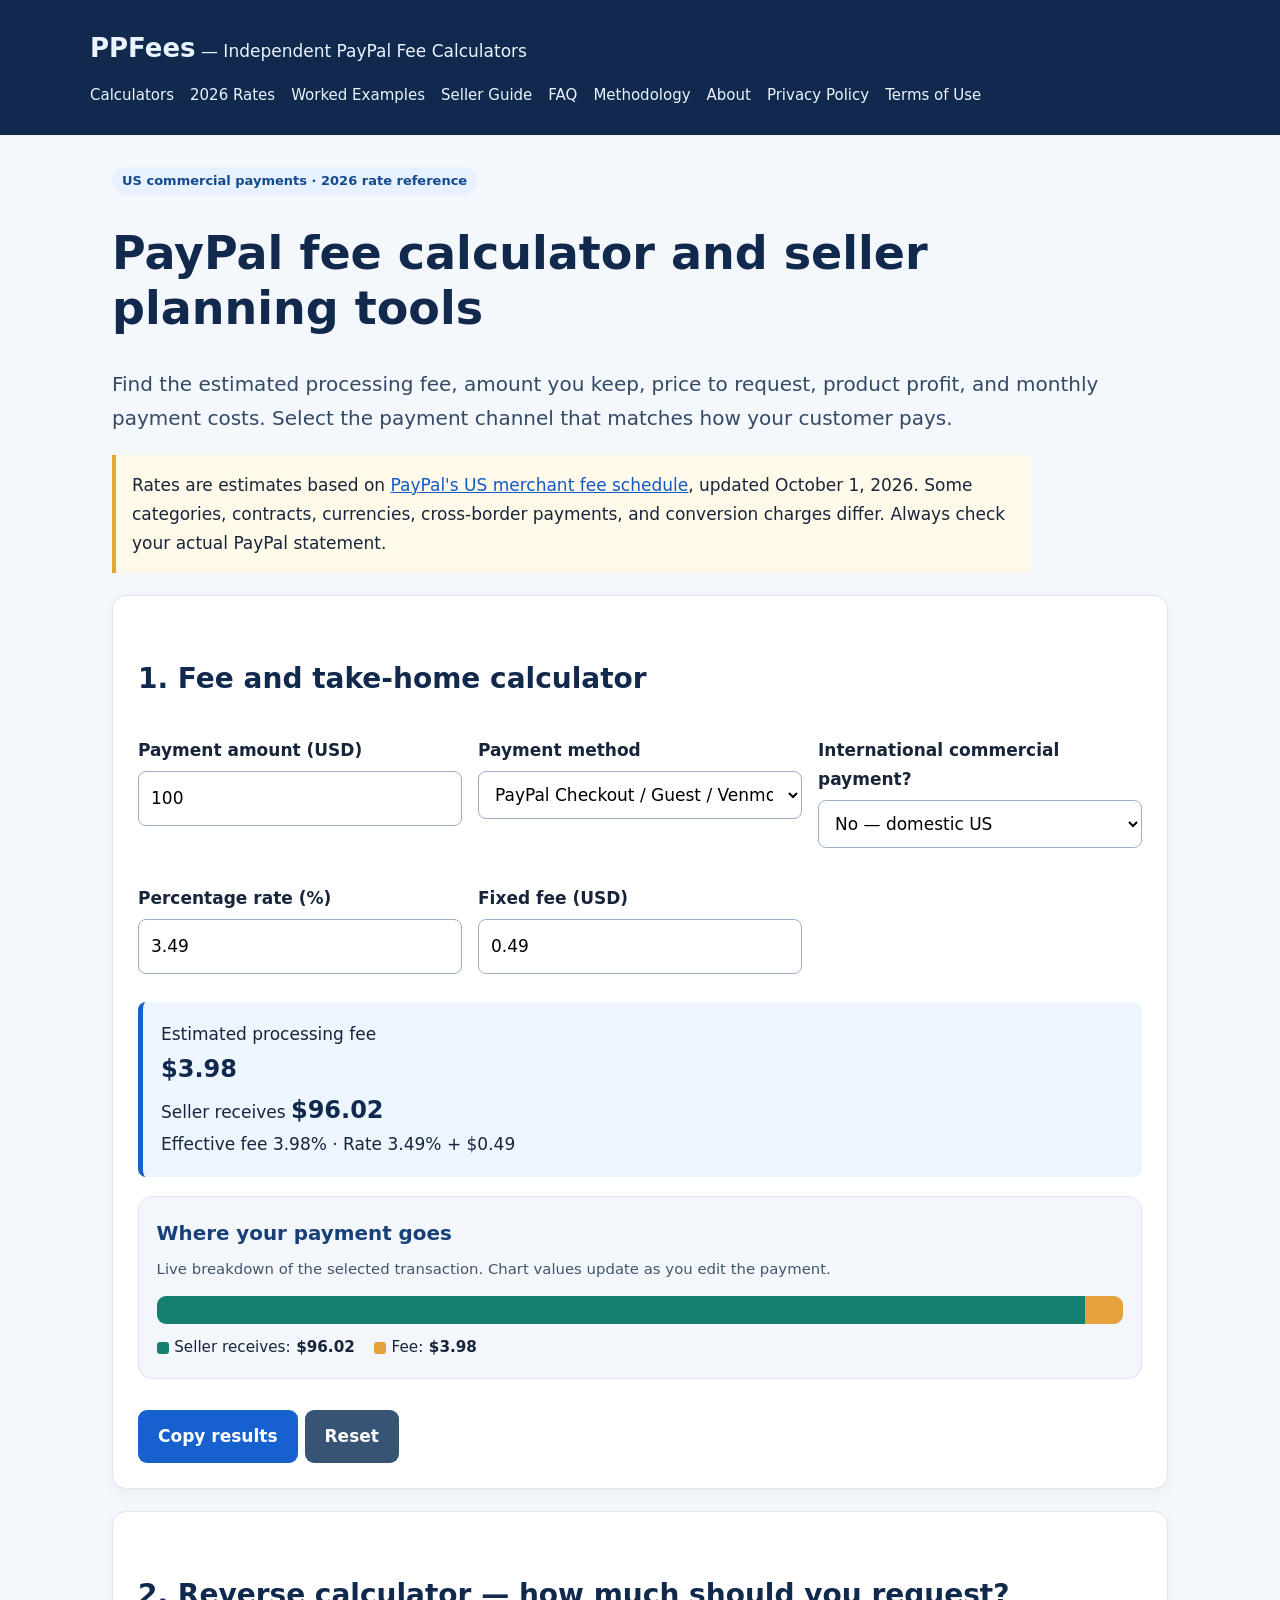
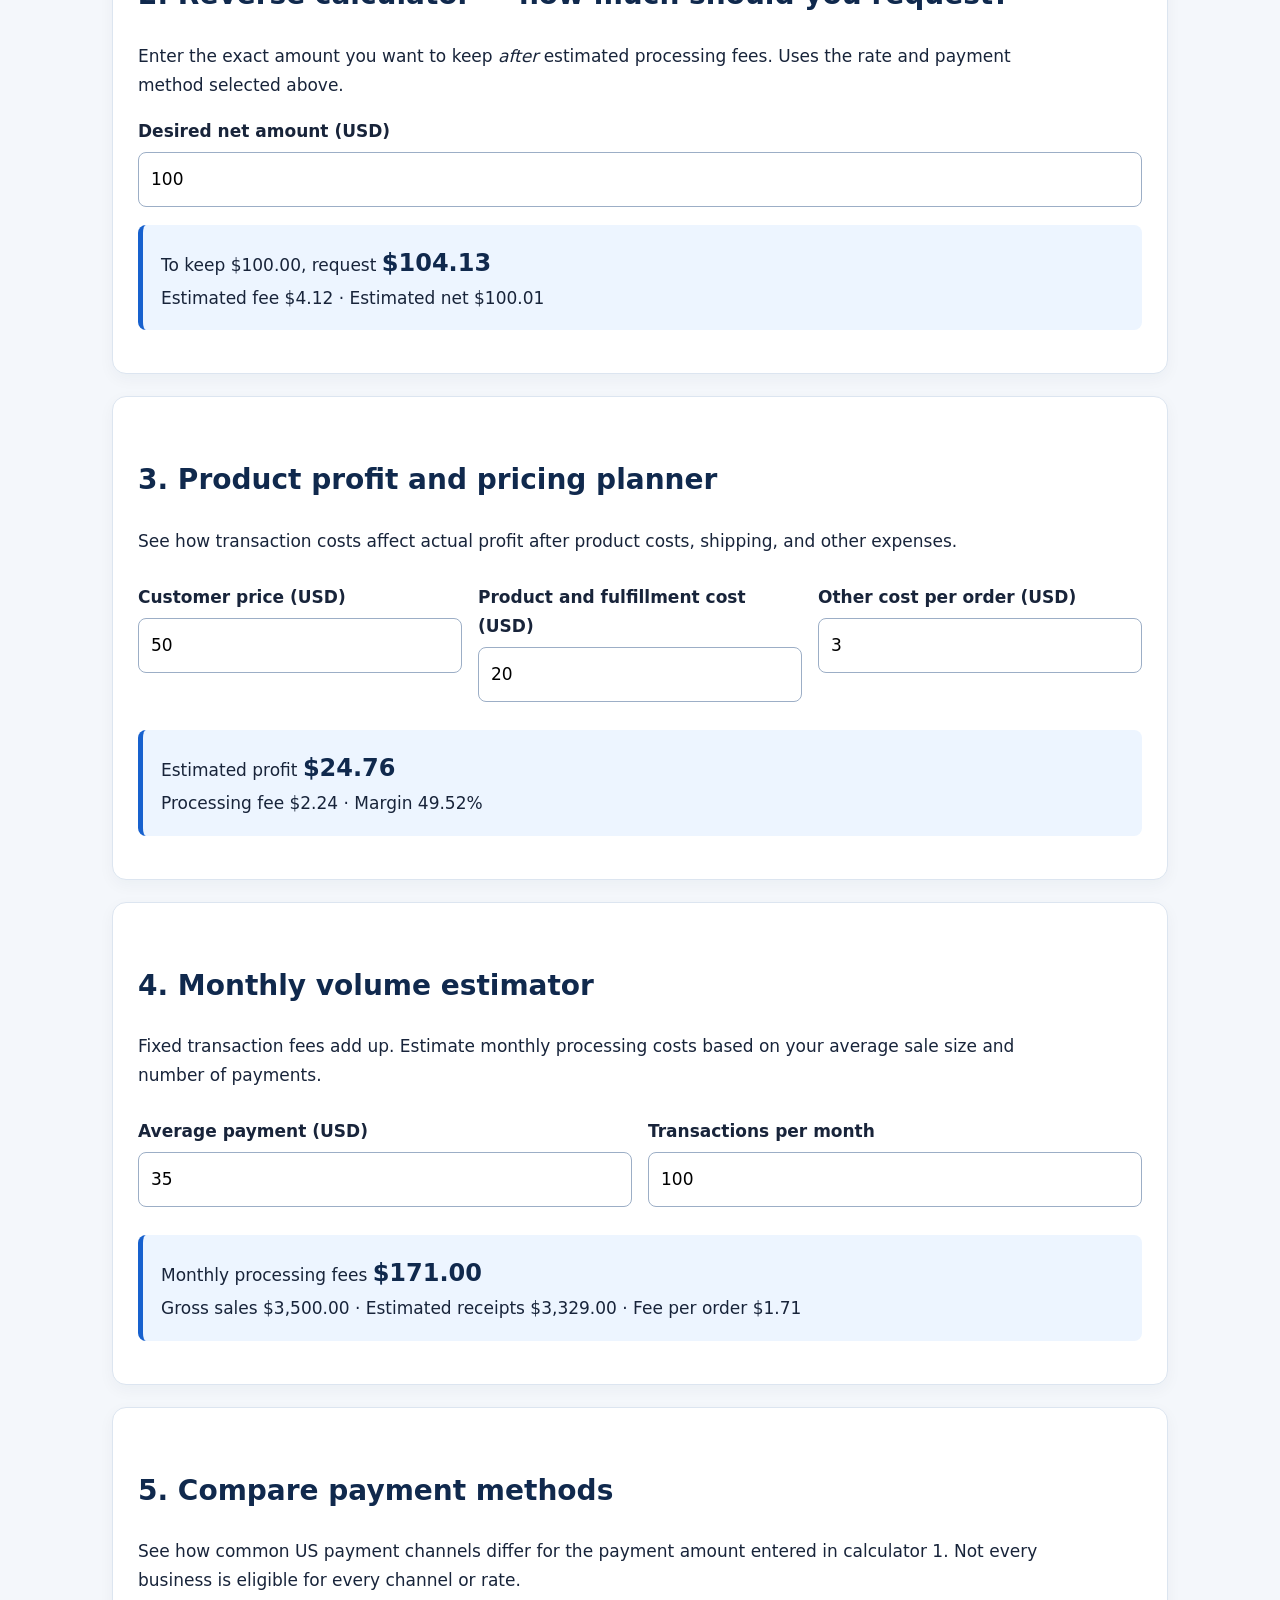
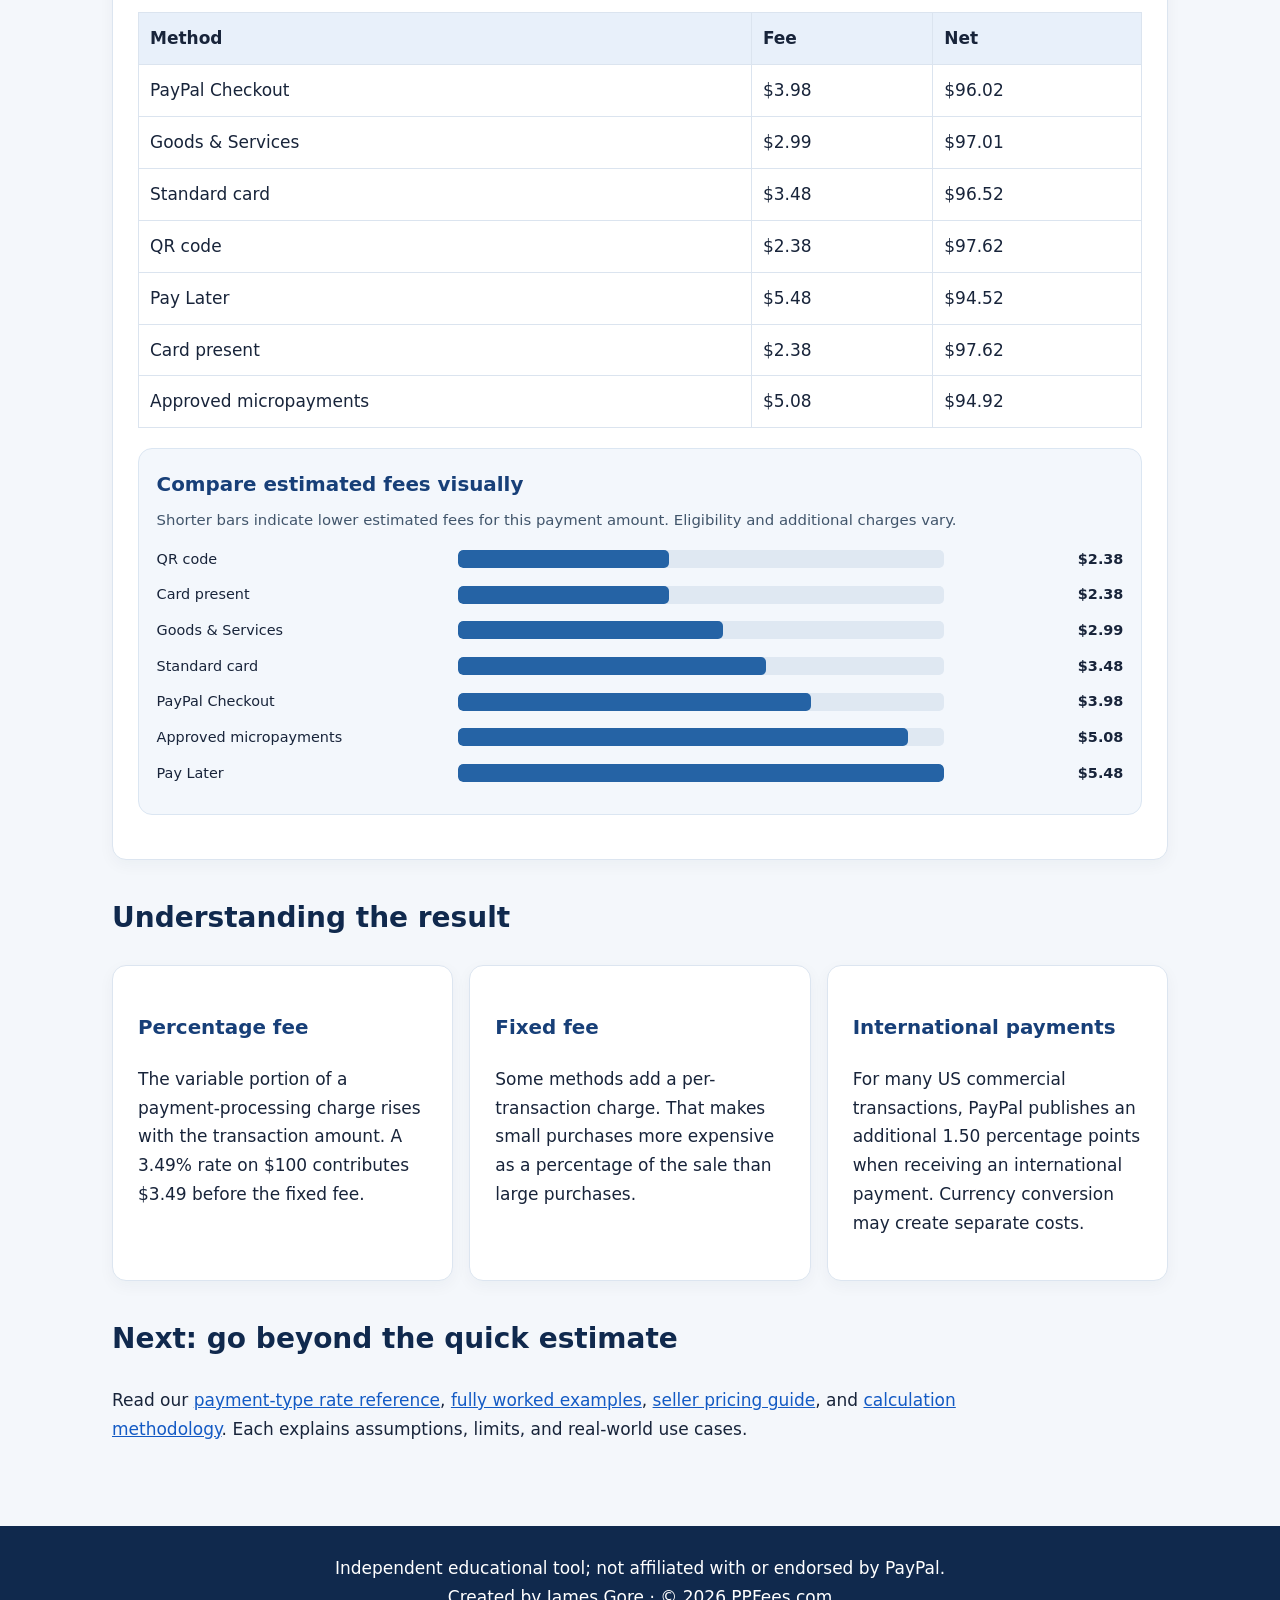
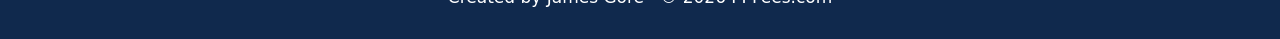
==== commit 69c8eca8: "Add files via upload" ====
--- a/index.html
+++ b/index.html
@@ -1 +1 @@
-<!doctype html><html lang="en"><head><meta charset="utf-8"><meta name="viewport" content="width=device-width,initial-scale=1"><meta name="theme-color" content="#10294d"><link rel="stylesheet" href="style.css"><link rel="canonical" href="https://ppfees.com/index.html"><meta name="description" content="Free US PayPal fee calculator, reverse fee calculator, profit planner, monthly volume costs and payment method comparison."><title>PayPal Fee Calculator 2026 — Seller Tools | PPFees</title></head><body><header><a href="index.html"><strong>PPFees</strong> — Independent PayPal Fee Calculators</a><nav><a href="index.html">Calculators</a> <a href="rates.html">2026 Rates</a> <a href="examples.html">Worked Examples</a> <a href="guide.html">Seller Guide</a> <a href="faq.html">FAQ</a> <a href="methodology.html">Methodology</a> <a href="about.html">About</a></nav></header><main><span class="pill">US commercial payments · 2026 rate reference</span><h1>PayPal fee calculator and seller planning tools</h1><p class="lead">Find the estimated processing fee, amount you keep, price to request, product profit, and monthly payment costs. Select the payment channel that matches how your customer pays.</p><p class="notice">Rates are estimates based on <a href="https://www.paypal.com/us/business/paypal-business-fees">PayPal's US merchant fee schedule</a>, updated October 1, 2026. Some categories, contracts, currencies, cross-border payments, and conversion charges differ. Always check your actual PayPal statement.</p><section class="card"><h2>1. Fee and take-home calculator</h2><div class="grid"><div class="field"><label for="amount">Payment amount (USD)</label><input id="amount" type="number" min="0" step="0.01" value="100"></div><div class="field"><label for="method">Payment method</label><select id="method"><option value="checkout">PayPal Checkout / Guest / Venmo</option><option value="goods">Goods & Services (send/receive)</option><option value="card">Standard credit or debit card</option><option value="qr">QR code transaction</option><option value="later">Pay Later</option><option value="pos">Point of sale — card present</option><option value="micro">Approved micropayments</option><option value="custom">Custom rate</option></select></div><div class="field"><label for="cross">International commercial payment?</label><select id="cross"><option value="0">No — domestic US</option><option value="1">Yes — add 1.50%</option></select></div><div class="field"><label for="rate">Percentage rate (%)</label><input id="rate" type="number" min="0" max="99.99" step="0.01" value="3.49"></div><div class="field"><label for="fixed">Fixed fee (USD)</label><input id="fixed" type="number" min="0" step="0.01" value="0.49"></div></div><div class="result" id="feeResult" aria-live="polite"></div><button id="copyResult">Copy results</button><button class="secondary" id="reset">Reset</button></section><section class="card"><h2>2. Reverse calculator — how much should you request?</h2><p>Enter the exact amount you want to keep <em>after</em> estimated processing fees. Uses the rate and payment method selected above.</p><div class="field"><label for="target">Desired net amount (USD)</label><input id="target" type="number" min="0" step="0.01" value="100"></div><div class="result" id="reverseResult" aria-live="polite"></div></section><section class="card"><h2>3. Product profit and pricing planner</h2><p>See how transaction costs affect actual profit after product costs, shipping, and other expenses.</p><div class="grid"><div class="field"><label for="sale">Customer price (USD)</label><input id="sale" type="number" min="0" step="0.01" value="50"></div><div class="field"><label for="cost">Product and fulfillment cost (USD)</label><input id="cost" type="number" min="0" step="0.01" value="20"></div><div class="field"><label for="other">Other cost per order (USD)</label><input id="other" type="number" min="0" step="0.01" value="3"></div></div><div class="result" id="profitResult" aria-live="polite"></div></section><section class="card"><h2>4. Monthly volume estimator</h2><p>Fixed transaction fees add up. Estimate monthly processing costs based on your average sale size and number of payments.</p><div class="grid"><div class="field"><label for="avg">Average payment (USD)</label><input id="avg" type="number" min="0" step="0.01" value="35"></div><div class="field"><label for="count">Transactions per month</label><input id="count" type="number" min="0" max="1000000" step="1" value="100"></div></div><div class="result" id="volumeResult" aria-live="polite"></div></section><section class="card"><h2>5. Compare payment methods</h2><p>See how common US payment channels differ for the payment amount entered in calculator 1. Not every business is eligible for every channel or rate.</p><div id="compareResult"></div></section><h2>Understanding the result</h2><div class="grid"><article class="card"><h3>Percentage fee</h3><p>The variable portion of a payment-processing charge rises with the transaction amount. A 3.49% rate on $100 contributes $3.49 before the fixed fee.</p></article><article class="card"><h3>Fixed fee</h3><p>Some methods add a per-transaction charge. That makes small purchases more expensive as a percentage of the sale than large purchases.</p></article><article class="card"><h3>International payments</h3><p>For many US commercial transactions, PayPal publishes an additional 1.50 percentage points when receiving an international payment. Currency conversion may create separate costs.</p></article></div><h2>Next: go beyond the quick estimate</h2><p>Read our <a href="rates.html">payment-type rate reference</a>, <a href="examples.html">fully worked examples</a>, <a href="guide.html">seller pricing guide</a>, and <a href="methodology.html">calculation methodology</a>. Each explains assumptions, limits, and real-world use cases.</p><script defer src="script.js"></script></main><footer><div>Independent educational tool; not affiliated with or endorsed by PayPal.</div><div><a href="privacy.html">Privacy</a><a href="terms.html">Terms</a><a href="methodology.html">Sources & methodology</a><a href="about.html">About</a></div><div>Created by James Gore · © 2026 PPFees.com</div></footer></body></html>+<!doctype html><html lang="en"><head><meta charset="utf-8"><meta name="viewport" content="width=device-width,initial-scale=1"><meta name="theme-color" content="#10294d"><link rel="stylesheet" href="style.css"><link rel="canonical" href="https://ppfees.com/index.html"><meta name="description" content="Free US PayPal fee calculator, reverse fee calculator, profit planner, monthly volume costs and payment method comparison."><title>PayPal Fee Calculator 2026 — Seller Tools | PPFees</title><script async src="https://pagead2.googlesyndication.com/pagead/js/adsbygoogle.js?client=ca-pub-5287196493103465" crossorigin="anonymous"></script></head><body><header><a href="index.html"><strong>PPFees</strong> — Independent PayPal Fee Calculators</a><nav><a href="index.html">Calculators</a> <a href="rates.html">2026 Rates</a> <a href="examples.html">Worked Examples</a> <a href="guide.html">Seller Guide</a> <a href="faq.html">FAQ</a> <a href="methodology.html">Methodology</a> <a href="about.html">About</a> <a href="privacy.html">Privacy Policy</a> <a href="terms.html">Terms of Use</a></nav></header><main><span class="pill">US commercial payments · 2026 rate reference</span><h1>PayPal fee calculator and seller planning tools</h1><p class="lead">Find the estimated processing fee, amount you keep, price to request, product profit, and monthly payment costs. Select the payment channel that matches how your customer pays.</p><p class="notice">Rates are estimates based on <a href="https://www.paypal.com/us/business/paypal-business-fees">PayPal's US merchant fee schedule</a>, updated October 1, 2026. Some categories, contracts, currencies, cross-border payments, and conversion charges differ. Always check your actual PayPal statement.</p><section class="card"><h2>1. Fee and take-home calculator</h2><div class="grid"><div class="field"><label for="amount">Payment amount (USD)</label><input id="amount" type="number" min="0" step="0.01" value="100"></div><div class="field"><label for="method">Payment method</label><select id="method"><option value="checkout">PayPal Checkout / Guest / Venmo</option><option value="goods">Goods & Services (send/receive)</option><option value="card">Standard credit or debit card</option><option value="qr">QR code transaction</option><option value="later">Pay Later</option><option value="pos">Point of sale — card present</option><option value="micro">Approved micropayments</option><option value="custom">Custom rate</option></select></div><div class="field"><label for="cross">International commercial payment?</label><select id="cross"><option value="0">No — domestic US</option><option value="1">Yes — add 1.50%</option></select></div><div class="field"><label for="rate">Percentage rate (%)</label><input id="rate" type="number" min="0" max="99.99" step="0.01" value="3.49"></div><div class="field"><label for="fixed">Fixed fee (USD)</label><input id="fixed" type="number" min="0" step="0.01" value="0.49"></div></div><div class="result" id="feeResult" aria-live="polite"></div><div class="chart-panel"><h3>Where your payment goes</h3><p class="chart-hint">Live breakdown of the selected transaction. Chart values update as you edit the payment.</p><div id="feeChart" role="img" aria-label="Processing fee and seller take-home visual breakdown"></div></div><button id="copyResult">Copy results</button><button class="secondary" id="reset">Reset</button></section><section class="card"><h2>2. Reverse calculator — how much should you request?</h2><p>Enter the exact amount you want to keep <em>after</em> estimated processing fees. Uses the rate and payment method selected above.</p><div class="field"><label for="target">Desired net amount (USD)</label><input id="target" type="number" min="0" step="0.01" value="100"></div><div class="result" id="reverseResult" aria-live="polite"></div></section><section class="card"><h2>3. Product profit and pricing planner</h2><p>See how transaction costs affect actual profit after product costs, shipping, and other expenses.</p><div class="grid"><div class="field"><label for="sale">Customer price (USD)</label><input id="sale" type="number" min="0" step="0.01" value="50"></div><div class="field"><label for="cost">Product and fulfillment cost (USD)</label><input id="cost" type="number" min="0" step="0.01" value="20"></div><div class="field"><label for="other">Other cost per order (USD)</label><input id="other" type="number" min="0" step="0.01" value="3"></div></div><div class="result" id="profitResult" aria-live="polite"></div></section><section class="card"><h2>4. Monthly volume estimator</h2><p>Fixed transaction fees add up. Estimate monthly processing costs based on your average sale size and number of payments.</p><div class="grid"><div class="field"><label for="avg">Average payment (USD)</label><input id="avg" type="number" min="0" step="0.01" value="35"></div><div class="field"><label for="count">Transactions per month</label><input id="count" type="number" min="0" max="1000000" step="1" value="100"></div></div><div class="result" id="volumeResult" aria-live="polite"></div></section><section class="card"><h2>5. Compare payment methods</h2><p>See how common US payment channels differ for the payment amount entered in calculator 1. Not every business is eligible for every channel or rate.</p><div id="compareResult"></div><div class="chart-panel"><h3>Compare estimated fees visually</h3><p class="chart-hint">Shorter bars indicate lower estimated fees for this payment amount. Eligibility and additional charges vary.</p><div id="compareChart" role="img" aria-label="Estimated payment processing fees by payment method"></div></div></section><h2>Understanding the result</h2><div class="grid"><article class="card"><h3>Percentage fee</h3><p>The variable portion of a payment-processing charge rises with the transaction amount. A 3.49% rate on $100 contributes $3.49 before the fixed fee.</p></article><article class="card"><h3>Fixed fee</h3><p>Some methods add a per-transaction charge. That makes small purchases more expensive as a percentage of the sale than large purchases.</p></article><article class="card"><h3>International payments</h3><p>For many US commercial transactions, PayPal publishes an additional 1.50 percentage points when receiving an international payment. Currency conversion may create separate costs.</p></article></div><h2>Next: go beyond the quick estimate</h2><p>Read our <a href="rates.html">payment-type rate reference</a>, <a href="examples.html">fully worked examples</a>, <a href="guide.html">seller pricing guide</a>, and <a href="methodology.html">calculation methodology</a>. Each explains assumptions, limits, and real-world use cases.</p><script defer src="script.js"></script></main><footer><div>Independent educational tool; not affiliated with or endorsed by PayPal.</div><div>Created by James Gore · © <span class="copyright-year">2026</span> PPFees.com</div></footer><script>document.querySelectorAll(".copyright-year").forEach(function(el){el.textContent=new Date().getFullYear();});</script></body></html>
--- a/style.css
+++ b/style.css
@@ -1 +1,5 @@
-*{box-sizing:border-box}body{margin:0;background:#f4f7fb;color:#18243a;font:17px/1.7 system-ui,-apple-system,Segoe UI,Arial,sans-serif}a{color:#135ac4}header{background:#10294d;color:white;padding:26px max(22px,calc((100vw - 1100px)/2))}header a{color:#eaf3ff;text-decoration:none}header strong{font-size:26px}nav{display:flex;gap:16px;flex-wrap:wrap;margin-top:13px;font-size:15px}main{max-width:1100px;margin:auto;padding:30px 22px 65px}h1{font-size:clamp(30px,4vw,46px);line-height:1.2;color:#10294d}h2{color:#10294d;margin-top:34px;font-size:28px}h3{color:#173f78}p{max-width:85ch}.lead{font-size:20px;color:#334965}.card{background:white;border:1px solid #dce5f0;border-radius:14px;padding:25px;margin:22px 0;box-shadow:0 5px 16px #142a4a0b}.grid{display:grid;grid-template-columns:repeat(auto-fit,minmax(250px,1fr));gap:16px}.grid .card{margin:0}.field{display:flex;flex-direction:column;gap:6px;margin:10px 0}label{font-weight:650}input,select{width:100%;padding:12px;font:inherit;border:1px solid #9caec6;border-radius:8px;background:white}button{padding:12px 20px;background:#1761ce;color:white;border:0;border-radius:9px;font:inherit;font-weight:700;cursor:pointer;margin:12px 7px 0 0}button.secondary{background:#385475}.result{background:#edf5ff;border-left:5px solid #1761ce;padding:18px;border-radius:8px;margin:18px 0}.result strong{font-size:24px;color:#10294d}.muted,small{color:#4e5e73}.pill{display:inline-block;background:#e7f1ff;color:#154a8e;padding:3px 10px;border-radius:18px;font-size:13px;font-weight:700}table{width:100%;border-collapse:collapse;background:white}td,th{border:1px solid #dbe4ef;padding:11px;text-align:left}th{background:#e8f0fa}footer{background:#10294d;color:white;padding:28px;text-align:center}footer a{color:white;margin:0 8px}.notice{background:#fff9e9;border-left:4px solid #e4a72a;padding:16px}.error{color:#a32626;font-weight:700}@media(max-width:600px){main{padding:20px 15px}header{padding:20px 15px}.card{padding:18px}body{font-size:17px}}+*{box-sizing:border-box}body{margin:0;background:#f4f7fb;color:#18243a;font:17px/1.7 system-ui,-apple-system,Segoe UI,Arial,sans-serif}a{color:#135ac4}header{background:#10294d;color:white;padding:26px max(22px,calc((100vw - 1100px)/2))}header a{color:#eaf3ff;text-decoration:none}header strong{font-size:26px}nav{display:flex;gap:16px;flex-wrap:wrap;margin-top:13px;font-size:15px}main{max-width:1100px;margin:auto;padding:30px 22px 65px}h1{font-size:clamp(30px,4vw,46px);line-height:1.2;color:#10294d}h2{color:#10294d;margin-top:34px;font-size:28px}h3{color:#173f78}p{max-width:85ch}.lead{font-size:20px;color:#334965}.card{background:white;border:1px solid #dce5f0;border-radius:14px;padding:25px;margin:22px 0;box-shadow:0 5px 16px #142a4a0b}.grid{display:grid;grid-template-columns:repeat(auto-fit,minmax(250px,1fr));gap:16px}.grid .card{margin:0}.field{display:flex;flex-direction:column;gap:6px;margin:10px 0}label{font-weight:650}input,select{width:100%;padding:12px;font:inherit;border:1px solid #9caec6;border-radius:8px;background:white}button{padding:12px 20px;background:#1761ce;color:white;border:0;border-radius:9px;font:inherit;font-weight:700;cursor:pointer;margin:12px 7px 0 0}button.secondary{background:#385475}.result{background:#edf5ff;border-left:5px solid #1761ce;padding:18px;border-radius:8px;margin:18px 0}.result strong{font-size:24px;color:#10294d}.muted,small{color:#4e5e73}.pill{display:inline-block;background:#e7f1ff;color:#154a8e;padding:3px 10px;border-radius:18px;font-size:13px;font-weight:700}table{width:100%;border-collapse:collapse;background:white}td,th{border:1px solid #dbe4ef;padding:11px;text-align:left}th{background:#e8f0fa}footer{background:#10294d;color:white;padding:28px;text-align:center}footer a{color:white;margin:0 8px}.notice{background:#fff9e9;border-left:4px solid #e4a72a;padding:16px}.error{color:#a32626;font-weight:700}@media(max-width:600px){main{padding:20px 15px}header{padding:20px 15px}.card{padding:18px}body{font-size:17px}}
+/* Accessible, responsive original result visualizations */
+.chart-panel{margin:1.2rem 0;padding:1.1rem;background:#f3f7fc;border:1px solid #dbe6f2;border-radius:14px}.chart-panel h3{margin:.1rem 0 .4rem}.chart-hint{font-size:.93rem;color:#41556b;margin:.2rem 0 .85rem}.stacked{height:28px;width:100%;display:flex;border-radius:9px;overflow:hidden;background:#e2e8f0}.stack-net{background:#157f70}.stack-fee{background:#e6a23c}.chart-legend{display:flex;gap:1.2rem;flex-wrap:wrap;margin-top:.7rem;font-size:.95rem}.chart-legend span{display:inline-flex;align-items:center;gap:.35rem}.dot{display:inline-block;width:12px;height:12px;border-radius:3px}.dot-net{background:#157f70}.dot-fee{background:#e6a23c}.bar-row{display:grid;grid-template-columns:minmax(125px,1.2fr) minmax(80px,2fr) minmax(60px,.7fr);gap:.6rem;align-items:center;margin:.7rem 0;font-size:.9rem}.bar-label{overflow-wrap:anywhere}.bar-track{height:18px;background:#dfe8f2;border-radius:5px;overflow:hidden}.bar-fill{display:block;height:100%;background:#2563a5;border-radius:5px}.bar-row strong{text-align:right;font-variant-numeric:tabular-nums}@media(max-width:500px){.bar-row{grid-template-columns:minmax(85px,1fr) minmax(65px,1fr) auto;gap:.35rem;font-size:.78rem}.chart-panel{padding:.7rem}}
+
+.return-link{margin:1rem 0 1.5rem;font-weight:700}.return-link a{display:inline-block;padding:.6rem .9rem;border:1px solid currentColor;border-radius:8px;text-decoration:none}.return-link a:hover{text-decoration:underline}
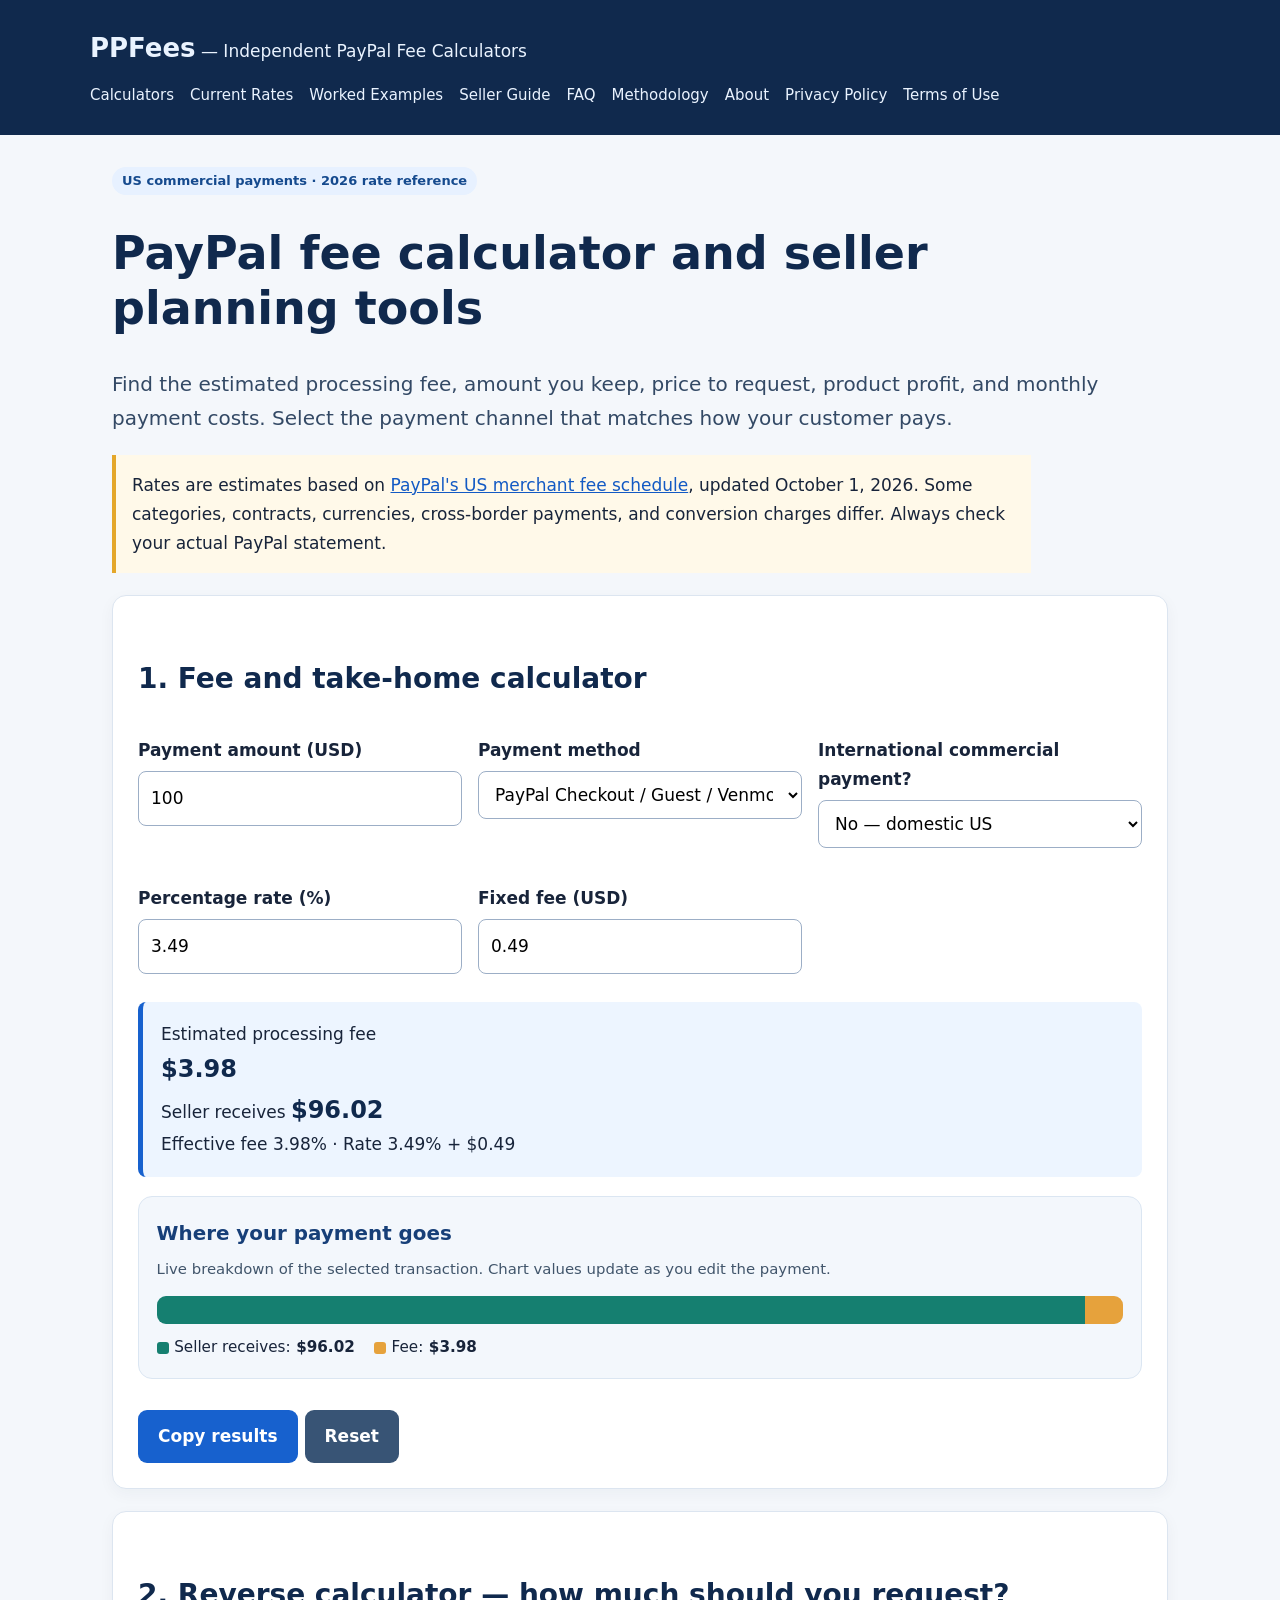
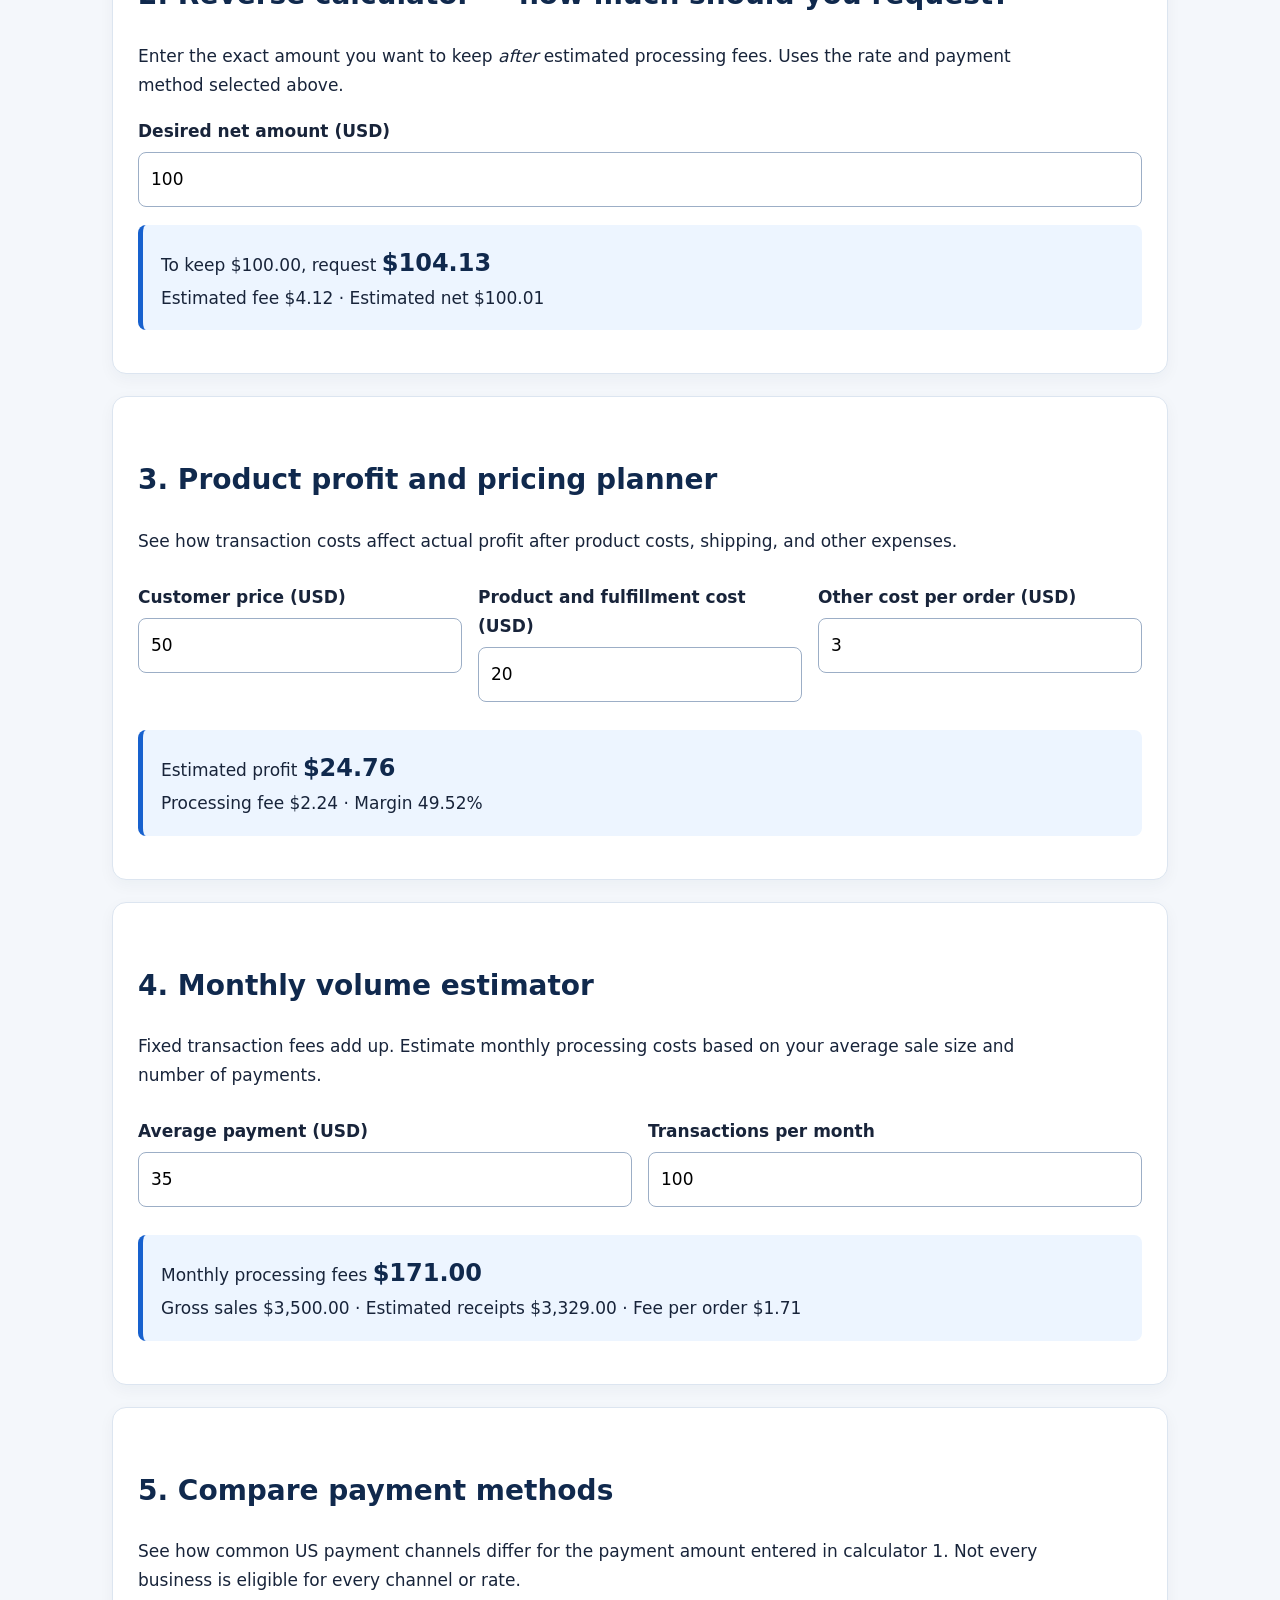
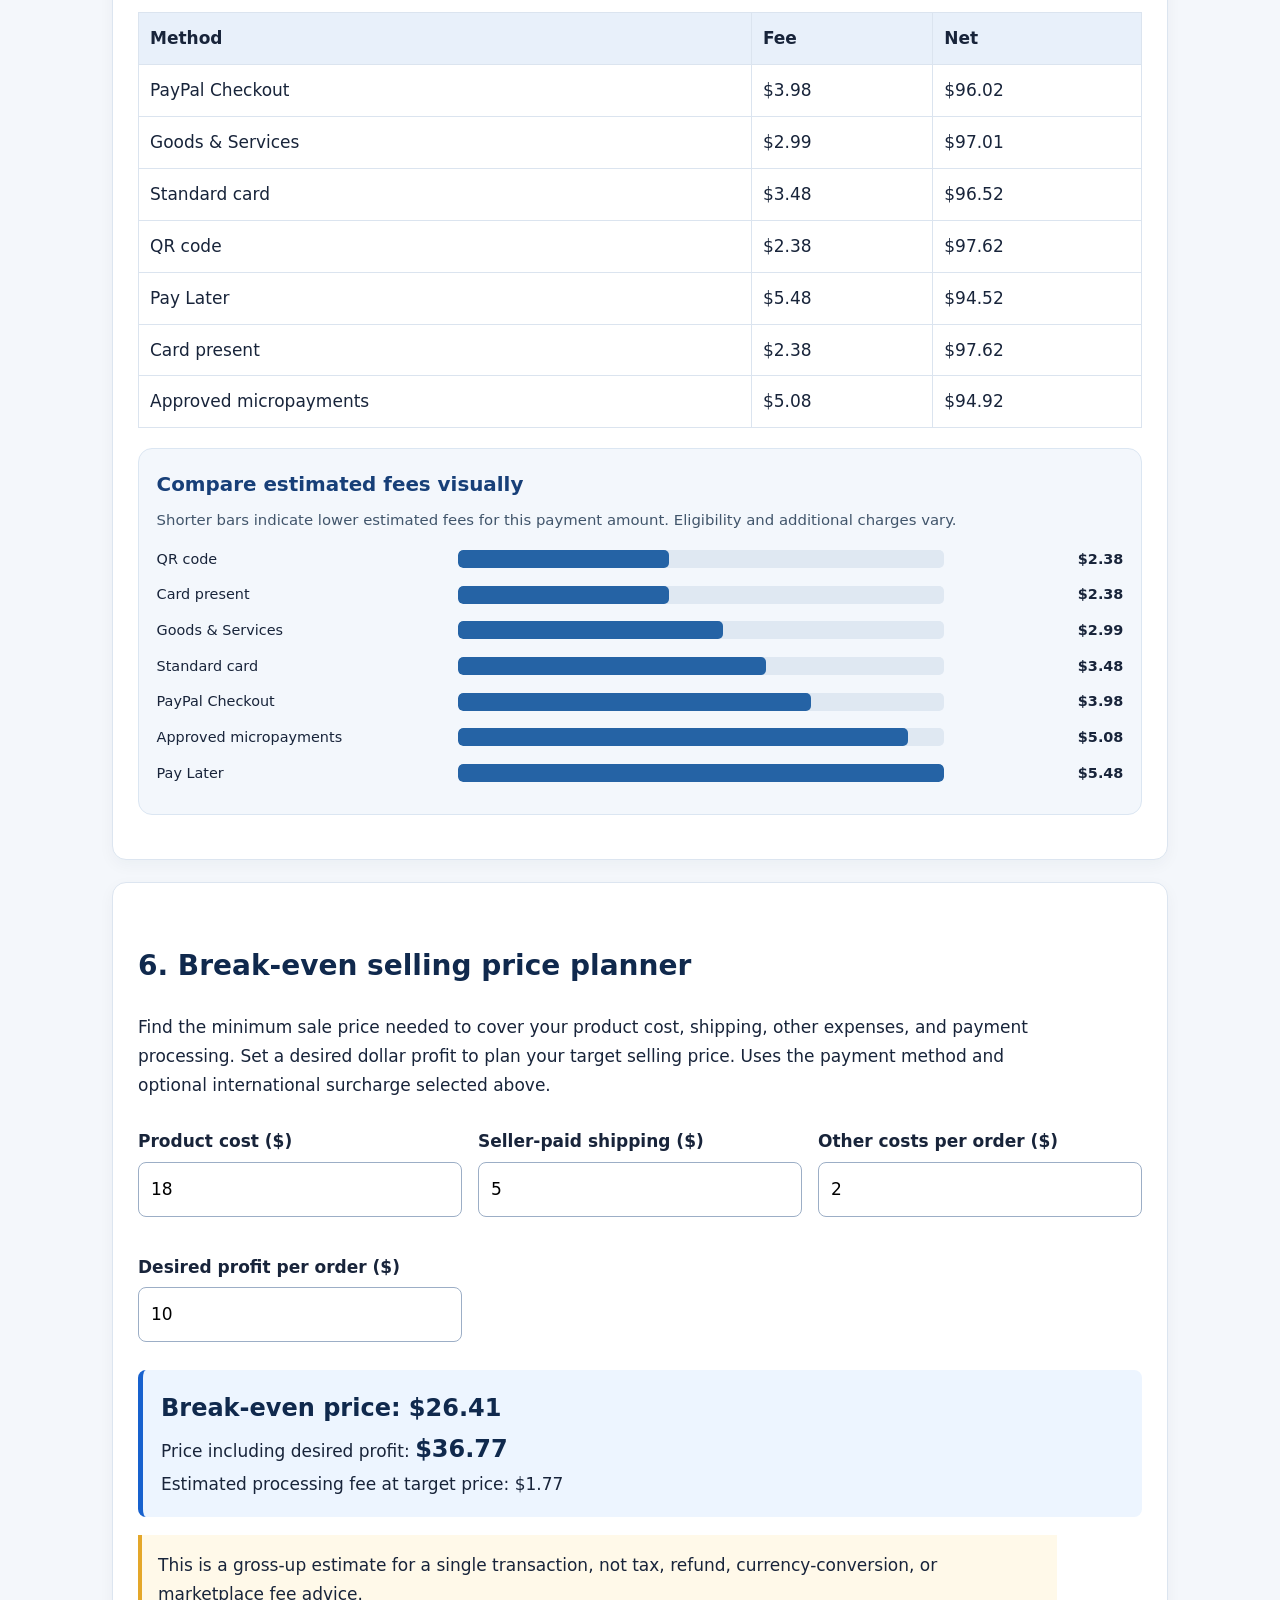
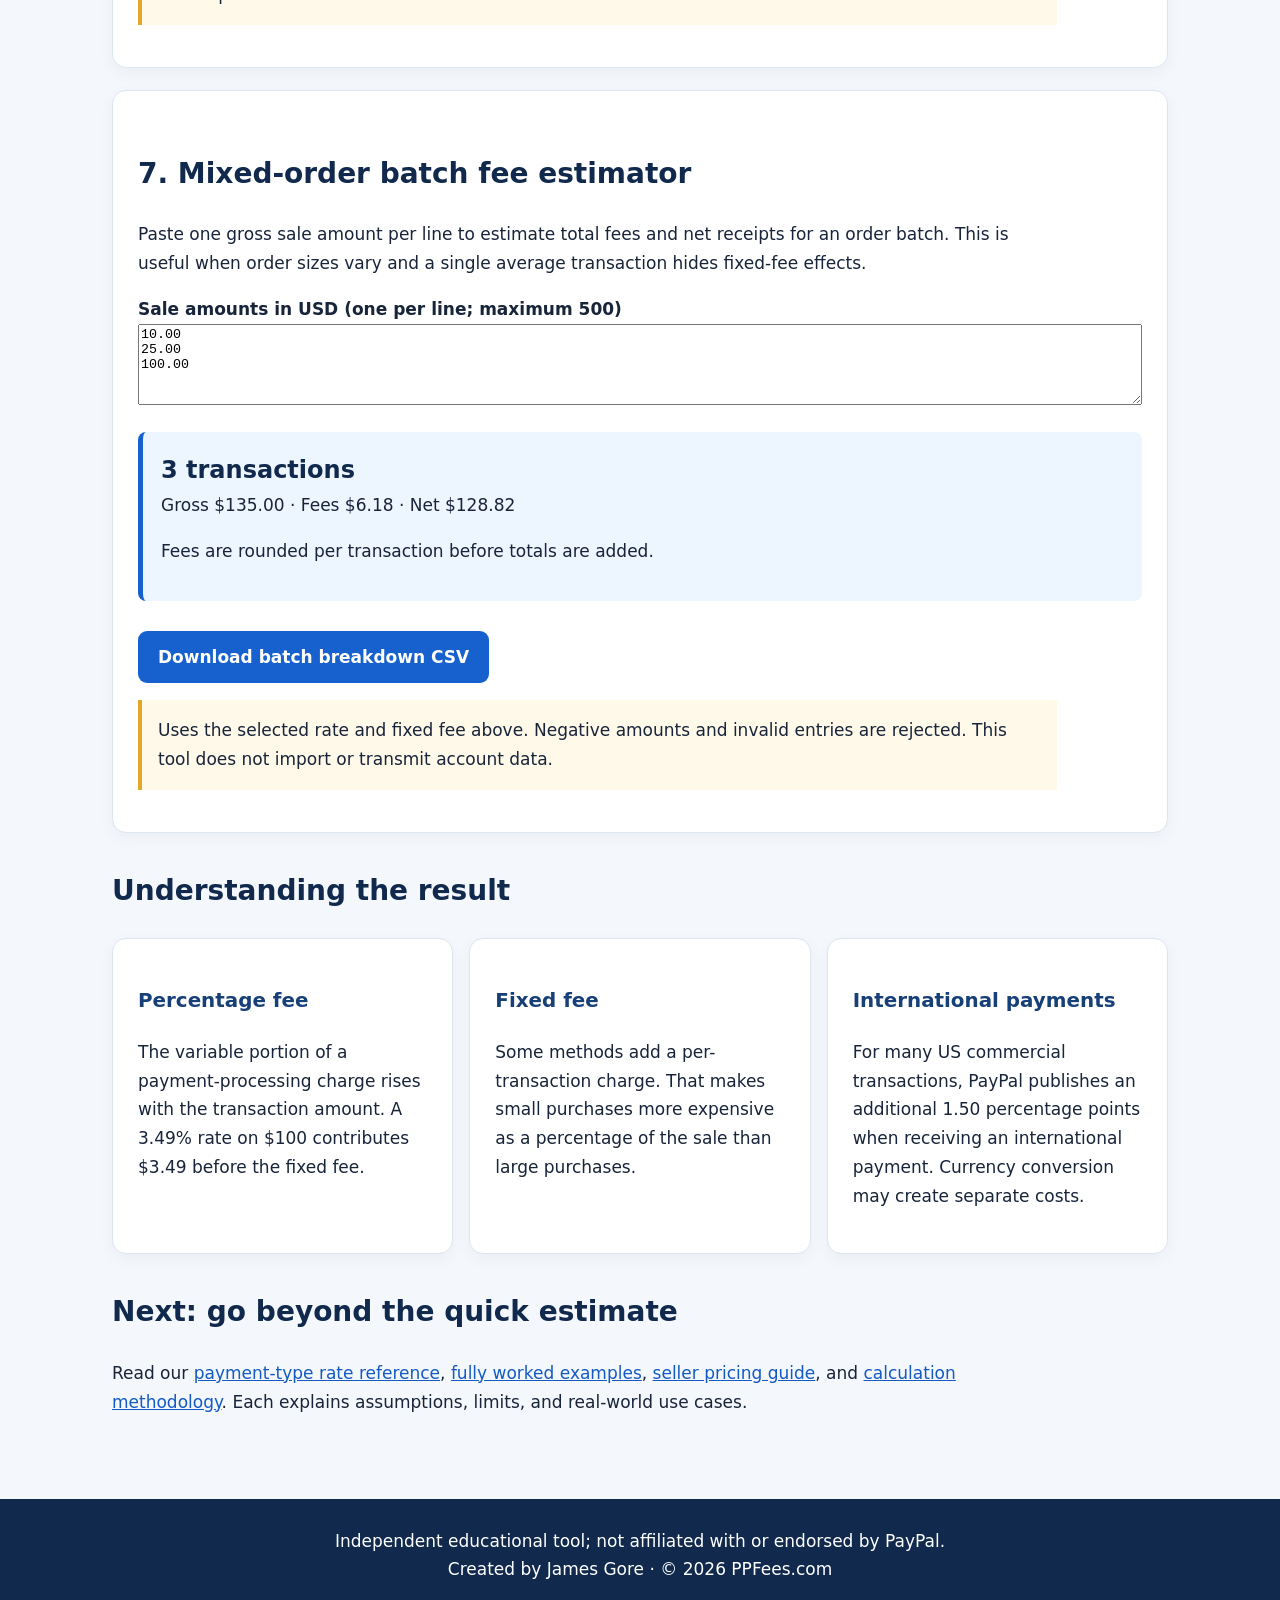
==== commit 046ba11c: "Add files via upload" ====
--- a/index.html
+++ b/index.html
@@ -1 +1,3 @@
-<!doctype html><html lang="en"><head><meta charset="utf-8"><meta name="viewport" content="width=device-width,initial-scale=1"><meta name="theme-color" content="#10294d"><link rel="stylesheet" href="style.css"><link rel="canonical" href="https://ppfees.com/index.html"><meta name="description" content="Free US PayPal fee calculator, reverse fee calculator, profit planner, monthly volume costs and payment method comparison."><title>PayPal Fee Calculator 2026 — Seller Tools | PPFees</title><script async src="https://pagead2.googlesyndication.com/pagead/js/adsbygoogle.js?client=ca-pub-5287196493103465" crossorigin="anonymous"></script></head><body><header><a href="index.html"><strong>PPFees</strong> — Independent PayPal Fee Calculators</a><nav><a href="index.html">Calculators</a> <a href="rates.html">2026 Rates</a> <a href="examples.html">Worked Examples</a> <a href="guide.html">Seller Guide</a> <a href="faq.html">FAQ</a> <a href="methodology.html">Methodology</a> <a href="about.html">About</a> <a href="privacy.html">Privacy Policy</a> <a href="terms.html">Terms of Use</a></nav></header><main><span class="pill">US commercial payments · 2026 rate reference</span><h1>PayPal fee calculator and seller planning tools</h1><p class="lead">Find the estimated processing fee, amount you keep, price to request, product profit, and monthly payment costs. Select the payment channel that matches how your customer pays.</p><p class="notice">Rates are estimates based on <a href="https://www.paypal.com/us/business/paypal-business-fees">PayPal's US merchant fee schedule</a>, updated October 1, 2026. Some categories, contracts, currencies, cross-border payments, and conversion charges differ. Always check your actual PayPal statement.</p><section class="card"><h2>1. Fee and take-home calculator</h2><div class="grid"><div class="field"><label for="amount">Payment amount (USD)</label><input id="amount" type="number" min="0" step="0.01" value="100"></div><div class="field"><label for="method">Payment method</label><select id="method"><option value="checkout">PayPal Checkout / Guest / Venmo</option><option value="goods">Goods & Services (send/receive)</option><option value="card">Standard credit or debit card</option><option value="qr">QR code transaction</option><option value="later">Pay Later</option><option value="pos">Point of sale — card present</option><option value="micro">Approved micropayments</option><option value="custom">Custom rate</option></select></div><div class="field"><label for="cross">International commercial payment?</label><select id="cross"><option value="0">No — domestic US</option><option value="1">Yes — add 1.50%</option></select></div><div class="field"><label for="rate">Percentage rate (%)</label><input id="rate" type="number" min="0" max="99.99" step="0.01" value="3.49"></div><div class="field"><label for="fixed">Fixed fee (USD)</label><input id="fixed" type="number" min="0" step="0.01" value="0.49"></div></div><div class="result" id="feeResult" aria-live="polite"></div><div class="chart-panel"><h3>Where your payment goes</h3><p class="chart-hint">Live breakdown of the selected transaction. Chart values update as you edit the payment.</p><div id="feeChart" role="img" aria-label="Processing fee and seller take-home visual breakdown"></div></div><button id="copyResult">Copy results</button><button class="secondary" id="reset">Reset</button></section><section class="card"><h2>2. Reverse calculator — how much should you request?</h2><p>Enter the exact amount you want to keep <em>after</em> estimated processing fees. Uses the rate and payment method selected above.</p><div class="field"><label for="target">Desired net amount (USD)</label><input id="target" type="number" min="0" step="0.01" value="100"></div><div class="result" id="reverseResult" aria-live="polite"></div></section><section class="card"><h2>3. Product profit and pricing planner</h2><p>See how transaction costs affect actual profit after product costs, shipping, and other expenses.</p><div class="grid"><div class="field"><label for="sale">Customer price (USD)</label><input id="sale" type="number" min="0" step="0.01" value="50"></div><div class="field"><label for="cost">Product and fulfillment cost (USD)</label><input id="cost" type="number" min="0" step="0.01" value="20"></div><div class="field"><label for="other">Other cost per order (USD)</label><input id="other" type="number" min="0" step="0.01" value="3"></div></div><div class="result" id="profitResult" aria-live="polite"></div></section><section class="card"><h2>4. Monthly volume estimator</h2><p>Fixed transaction fees add up. Estimate monthly processing costs based on your average sale size and number of payments.</p><div class="grid"><div class="field"><label for="avg">Average payment (USD)</label><input id="avg" type="number" min="0" step="0.01" value="35"></div><div class="field"><label for="count">Transactions per month</label><input id="count" type="number" min="0" max="1000000" step="1" value="100"></div></div><div class="result" id="volumeResult" aria-live="polite"></div></section><section class="card"><h2>5. Compare payment methods</h2><p>See how common US payment channels differ for the payment amount entered in calculator 1. Not every business is eligible for every channel or rate.</p><div id="compareResult"></div><div class="chart-panel"><h3>Compare estimated fees visually</h3><p class="chart-hint">Shorter bars indicate lower estimated fees for this payment amount. Eligibility and additional charges vary.</p><div id="compareChart" role="img" aria-label="Estimated payment processing fees by payment method"></div></div></section><h2>Understanding the result</h2><div class="grid"><article class="card"><h3>Percentage fee</h3><p>The variable portion of a payment-processing charge rises with the transaction amount. A 3.49% rate on $100 contributes $3.49 before the fixed fee.</p></article><article class="card"><h3>Fixed fee</h3><p>Some methods add a per-transaction charge. That makes small purchases more expensive as a percentage of the sale than large purchases.</p></article><article class="card"><h3>International payments</h3><p>For many US commercial transactions, PayPal publishes an additional 1.50 percentage points when receiving an international payment. Currency conversion may create separate costs.</p></article></div><h2>Next: go beyond the quick estimate</h2><p>Read our <a href="rates.html">payment-type rate reference</a>, <a href="examples.html">fully worked examples</a>, <a href="guide.html">seller pricing guide</a>, and <a href="methodology.html">calculation methodology</a>. Each explains assumptions, limits, and real-world use cases.</p><script defer src="script.js"></script></main><footer><div>Independent educational tool; not affiliated with or endorsed by PayPal.</div><div>Created by James Gore · © <span class="copyright-year">2026</span> PPFees.com</div></footer><script>document.querySelectorAll(".copyright-year").forEach(function(el){el.textContent=new Date().getFullYear();});</script></body></html>+<!doctype html><html lang="en"><head><meta charset="utf-8"><meta name="viewport" content="width=device-width,initial-scale=1"><meta name="theme-color" content="#10294d"><link rel="stylesheet" href="style.css"><link rel="canonical" href="https://ppfees.com/index.html"><meta name="description" content="Free US PayPal fee calculator, reverse fee calculator, profit planner, monthly volume costs and payment method comparison."><title>PayPal Fee Calculator & Seller Pricing Tools | PPFees</title><script async src="https://pagead2.googlesyndication.com/pagead/js/adsbygoogle.js?client=ca-pub-5287196493103465" crossorigin="anonymous"></script></head><body><header><a href="index.html"><strong>PPFees</strong> — Independent PayPal Fee Calculators</a><nav><a href="index.html">Calculators</a> <a href="rates.html">Current Rates</a> <a href="examples.html">Worked Examples</a> <a href="guide.html">Seller Guide</a> <a href="faq.html">FAQ</a> <a href="methodology.html">Methodology</a> <a href="about.html">About</a> <a href="privacy.html">Privacy Policy</a> <a href="terms.html">Terms of Use</a></nav></header><main><span class="pill">US commercial payments · 2026 rate reference</span><h1>PayPal fee calculator and seller planning tools</h1><p class="lead">Find the estimated processing fee, amount you keep, price to request, product profit, and monthly payment costs. Select the payment channel that matches how your customer pays.</p><p class="notice">Rates are estimates based on <a href="https://www.paypal.com/us/business/paypal-business-fees">PayPal's US merchant fee schedule</a>, updated October 1, 2026. Some categories, contracts, currencies, cross-border payments, and conversion charges differ. Always check your actual PayPal statement.</p><section class="card"><h2>1. Fee and take-home calculator</h2><div class="grid"><div class="field"><label for="amount">Payment amount (USD)</label><input id="amount" type="number" min="0" step="0.01" value="100"></div><div class="field"><label for="method">Payment method</label><select id="method"><option value="checkout">PayPal Checkout / Guest / Venmo</option><option value="goods">Goods & Services (send/receive)</option><option value="card">Standard credit or debit card</option><option value="qr">QR code transaction</option><option value="later">Pay Later</option><option value="pos">Point of sale — card present</option><option value="micro">Approved micropayments</option><option value="custom">Custom rate</option></select></div><div class="field"><label for="cross">International commercial payment?</label><select id="cross"><option value="0">No — domestic US</option><option value="1">Yes — add 1.50%</option></select></div><div class="field"><label for="rate">Percentage rate (%)</label><input id="rate" type="number" min="0" max="99.99" step="0.01" value="3.49"></div><div class="field"><label for="fixed">Fixed fee (USD)</label><input id="fixed" type="number" min="0" step="0.01" value="0.49"></div></div><div class="result" id="feeResult" aria-live="polite"></div><div class="chart-panel"><h3>Where your payment goes</h3><p class="chart-hint">Live breakdown of the selected transaction. Chart values update as you edit the payment.</p><div id="feeChart" role="img" aria-label="Processing fee and seller take-home visual breakdown"></div></div><button id="copyResult">Copy results</button><button class="secondary" id="reset">Reset</button></section><section class="card"><h2>2. Reverse calculator — how much should you request?</h2><p>Enter the exact amount you want to keep <em>after</em> estimated processing fees. Uses the rate and payment method selected above.</p><div class="field"><label for="target">Desired net amount (USD)</label><input id="target" type="number" min="0" step="0.01" value="100"></div><div class="result" id="reverseResult" aria-live="polite"></div></section><section class="card"><h2>3. Product profit and pricing planner</h2><p>See how transaction costs affect actual profit after product costs, shipping, and other expenses.</p><div class="grid"><div class="field"><label for="sale">Customer price (USD)</label><input id="sale" type="number" min="0" step="0.01" value="50"></div><div class="field"><label for="cost">Product and fulfillment cost (USD)</label><input id="cost" type="number" min="0" step="0.01" value="20"></div><div class="field"><label for="other">Other cost per order (USD)</label><input id="other" type="number" min="0" step="0.01" value="3"></div></div><div class="result" id="profitResult" aria-live="polite"></div></section><section class="card"><h2>4. Monthly volume estimator</h2><p>Fixed transaction fees add up. Estimate monthly processing costs based on your average sale size and number of payments.</p><div class="grid"><div class="field"><label for="avg">Average payment (USD)</label><input id="avg" type="number" min="0" step="0.01" value="35"></div><div class="field"><label for="count">Transactions per month</label><input id="count" type="number" min="0" max="1000000" step="1" value="100"></div></div><div class="result" id="volumeResult" aria-live="polite"></div></section><section class="card"><h2>5. Compare payment methods</h2><p>See how common US payment channels differ for the payment amount entered in calculator 1. Not every business is eligible for every channel or rate.</p><div id="compareResult"></div><div class="chart-panel"><h3>Compare estimated fees visually</h3><p class="chart-hint">Shorter bars indicate lower estimated fees for this payment amount. Eligibility and additional charges vary.</p><div id="compareChart" role="img" aria-label="Estimated payment processing fees by payment method"></div></div></section><section class="card" id="break-even"><h2>6. Break-even selling price planner</h2><p>Find the minimum sale price needed to cover your product cost, shipping, other expenses, and payment processing. Set a desired dollar profit to plan your target selling price. Uses the payment method and optional international surcharge selected above.</p><div class="grid"><div class="field"><label for="beCost">Product cost ($)</label><input id="beCost" type="number" min="0" step="0.01" value="18"></div><div class="field"><label for="beShipping">Seller-paid shipping ($)</label><input id="beShipping" type="number" min="0" step="0.01" value="5"></div><div class="field"><label for="beOverhead">Other costs per order ($)</label><input id="beOverhead" type="number" min="0" step="0.01" value="2"></div><div class="field"><label for="beProfit">Desired profit per order ($)</label><input id="beProfit" type="number" min="0" step="0.01" value="10"></div></div><div class="result" id="beResult" aria-live="polite"></div><p class="notice">This is a gross-up estimate for a single transaction, not tax, refund, currency-conversion, or marketplace fee advice.</p></section><section class="card" id="batch"><h2>7. Mixed-order batch fee estimator</h2><p>Paste one gross sale amount per line to estimate total fees and net receipts for an order batch. This is useful when order sizes vary and a single average transaction hides fixed-fee effects.</p><label for="batchAmounts">Sale amounts in USD (one per line; maximum 500)</label><textarea id="batchAmounts" rows="5" style="width:100%;max-width:100%;box-sizing:border-box" placeholder="10.00&#10;25.00&#10;100.00">10.00
+25.00
+100.00</textarea><div class="result" id="batchResult" aria-live="polite"></div><button type="button" id="batchCSV">Download batch breakdown CSV</button><p class="notice">Uses the selected rate and fixed fee above. Negative amounts and invalid entries are rejected. This tool does not import or transmit account data.</p></section><h2>Understanding the result</h2><div class="grid"><article class="card"><h3>Percentage fee</h3><p>The variable portion of a payment-processing charge rises with the transaction amount. A 3.49% rate on $100 contributes $3.49 before the fixed fee.</p></article><article class="card"><h3>Fixed fee</h3><p>Some methods add a per-transaction charge. That makes small purchases more expensive as a percentage of the sale than large purchases.</p></article><article class="card"><h3>International payments</h3><p>For many US commercial transactions, PayPal publishes an additional 1.50 percentage points when receiving an international payment. Currency conversion may create separate costs.</p></article></div><h2>Next: go beyond the quick estimate</h2><p>Read our <a href="rates.html">payment-type rate reference</a>, <a href="examples.html">fully worked examples</a>, <a href="guide.html">seller pricing guide</a>, and <a href="methodology.html">calculation methodology</a>. Each explains assumptions, limits, and real-world use cases.</p><script defer src="script.js"></script></main><footer><div>Independent educational tool; not affiliated with or endorsed by PayPal.</div><div>Created by James Gore · © <span class="copyright-year">2026</span> PPFees.com</div></footer><script>document.querySelectorAll(".copyright-year").forEach(function(el){el.textContent=new Date().getFullYear();});</script></body></html>
